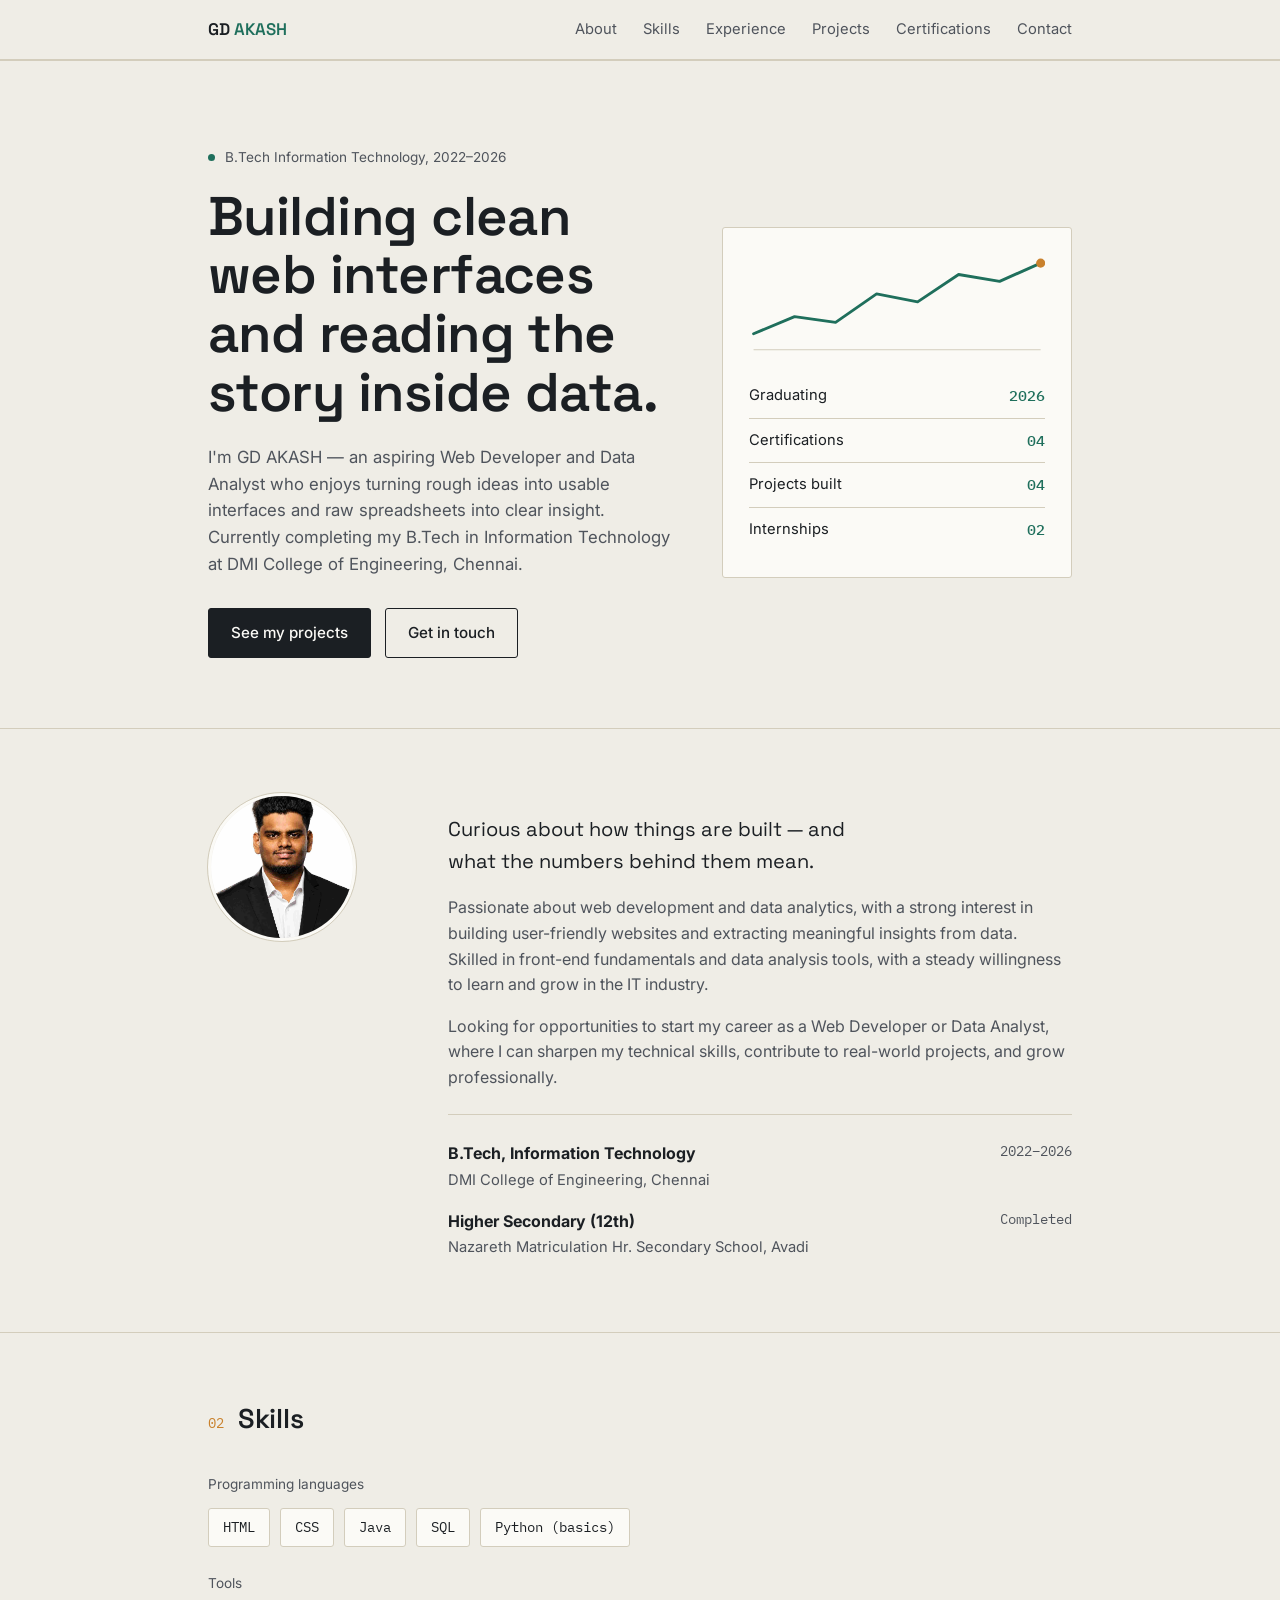
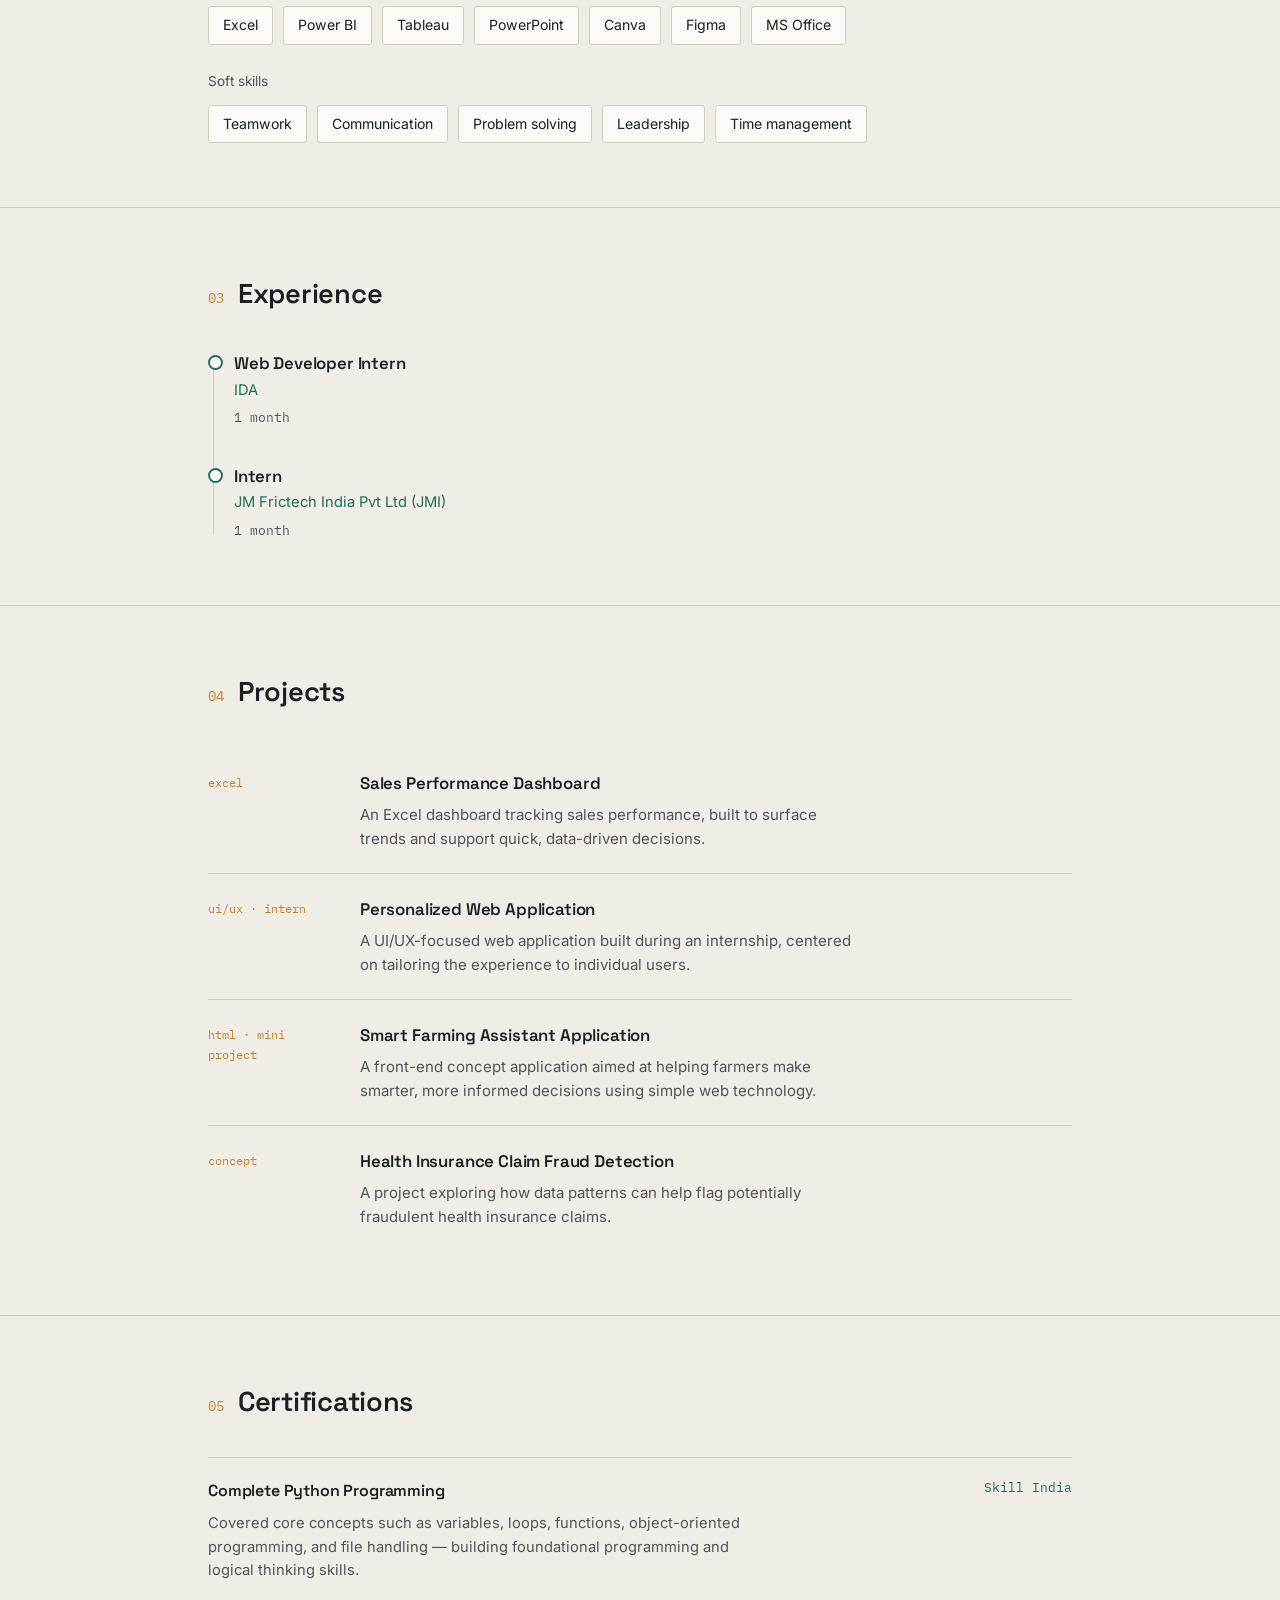
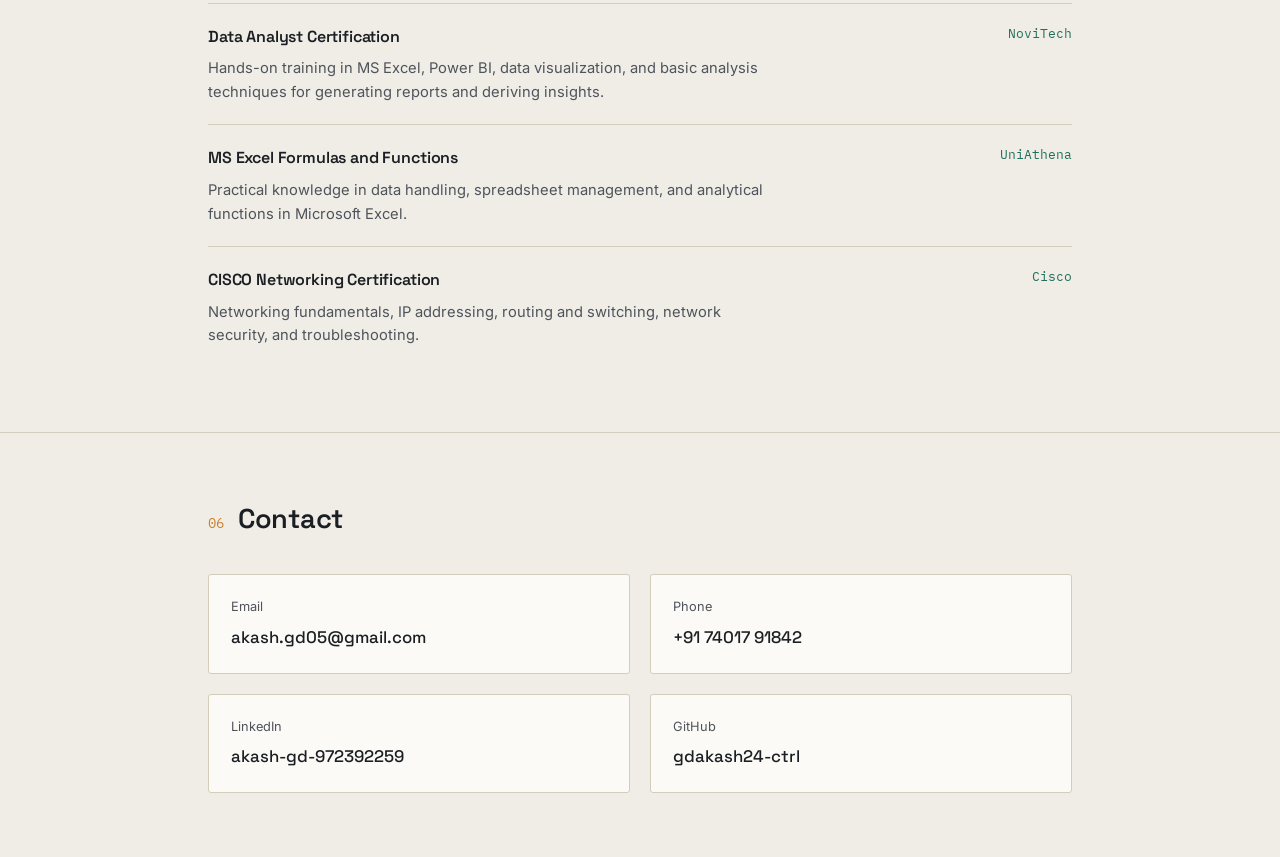
==== index.html @ 65b2834d "Rename index1.html to index.html" ====
<!DOCTYPE html>
<html lang="en">
<head>
<meta charset="UTF-8">
<meta name="viewport" content="width=device-width, initial-scale=1.0">
<title>GD AKASH — Web Developer &amp; Data Analyst</title>
<link rel="preconnect" href="https://fonts.googleapis.com">
<link rel="preconnect" href="https://fonts.gstatic.com" crossorigin>
<link href="https://fonts.googleapis.com/css2?family=Space+Grotesk:wght@400;500;600;700&family=Inter:wght@400;500;600&family=IBM+Plex+Mono:wght@400;500&display=swap" rel="stylesheet">
<style>
  :root{
    --bg: #EFEDE6;
    --bg-panel: #E4E0D2;
    --paper: #FBFAF6;
    --ink: #1B1F23;
    --ink-soft: #4F545C;
    --accent: #1F6F5C;
    --accent-warm: #C9812C;
    --line: #D3CDBC;
    --radius: 3px;
    --maxw: 920px;
  }

  *{ box-sizing: border-box; }
  html{ scroll-behavior: smooth; }

  body{
    margin:0;
    background: var(--bg);
    color: var(--ink);
    font-family: 'Inter', sans-serif;
    font-size: 16px;
    line-height: 1.6;
  }

  h1,h2,h3{
    font-family: 'Space Grotesk', sans-serif;
    margin: 0;
    color: var(--ink);
    letter-spacing: -0.01em;
  }

  .mono{
    font-family: 'IBM Plex Mono', monospace;
  }

  a{ color: inherit; }

  .wrap{
    max-width: var(--maxw);
    margin: 0 auto;
    padding: 0 28px;
  }

  /* ---------- NAV ---------- */
  header{
    position: sticky;
    top: 0;
    z-index: 20;
    background: rgba(239,237,230,0.92);
    backdrop-filter: blur(6px);
    border-bottom: 1px solid var(--line);
  }
  .nav-inner{
    max-width: var(--maxw);
    margin: 0 auto;
    padding: 16px 28px;
    display: flex;
    align-items: center;
    justify-content: space-between;
  }
  .nav-name{
    font-family: 'Space Grotesk', sans-serif;
    font-weight: 600;
    font-size: 1.05rem;
  }
  .nav-name span{ color: var(--accent); }
  nav ul{
    list-style: none;
    display: flex;
    gap: 26px;
    margin: 0;
    padding: 0;
    font-size: 0.92rem;
  }
  nav a{
    text-decoration: none;
    color: var(--ink-soft);
    border-bottom: 1px solid transparent;
    padding-bottom: 2px;
    transition: border-color .15s ease, color .15s ease;
  }
  nav a:hover{ color: var(--ink); border-color: var(--accent); }
  .nav-toggle{ display:none; background:none; border:none; font-size:1.4rem; cursor:pointer; }

  @media (max-width: 640px){
    nav ul{
      display: none;
      position: absolute;
      top: 100%; left: 0; right: 0;
      background: var(--paper);
      flex-direction: column;
      gap: 0;
      border-bottom: 1px solid var(--line);
    }
    nav ul.open{ display: flex; }
    nav li{ border-top: 1px solid var(--line); }
    nav a{ display:block; padding: 14px 28px; }
    .nav-toggle{ display:block; }
  }

  /* ---------- HERO ---------- */
  .hero{
    padding: 86px 0 70px;
    position: relative;
    overflow: hidden;
  }
  .hero-grid{
    display: grid;
    grid-template-columns: 1.15fr 0.85fr;
    gap: 40px;
    align-items: center;
  }
  @media (max-width: 760px){
    .hero-grid{ grid-template-columns: 1fr; }
    .hero{ padding: 56px 0 46px; }
  }

  .eyebrow-line{
    display:flex;
    align-items:center;
    gap:10px;
    margin-bottom: 18px;
    color: var(--ink-soft);
    font-size: 0.85rem;
  }
  .eyebrow-line .dot{
    width:7px; height:7px; border-radius:50%;
    background: var(--accent);
  }

  .hero h1{
    font-size: clamp(2.3rem, 5vw, 3.4rem);
    line-height: 1.08;
    font-weight: 600;
  }
  .hero h1 em{
    font-style: normal;
    color: var(--accent);
  }
  .hero p.lede{
    margin-top: 22px;
    max-width: 46ch;
    color: var(--ink-soft);
    font-size: 1.05rem;
  }
  .hero-actions{
    margin-top: 30px;
    display:flex;
    gap: 14px;
    flex-wrap: wrap;
  }
  .btn{
    display:inline-block;
    padding: 12px 22px;
    border-radius: var(--radius);
    font-size: 0.95rem;
    font-weight: 500;
    text-decoration:none;
    border: 1px solid var(--ink);
    transition: transform .15s ease, background .15s ease, color .15s ease;
  }
  .btn-solid{ background: var(--ink); color: var(--paper); }
  .btn-solid:hover{ transform: translateY(-2px); }
  .btn-line{ background: transparent; color: var(--ink); }
  .btn-line:hover{ background: var(--ink); color: var(--paper); }

  /* stat panel */
  .stat-panel{
    background: var(--paper);
    border: 1px solid var(--line);
    border-radius: var(--radius);
    padding: 26px;
  }
  .stat-panel .chart{ width:100%; height:auto; display:block; margin-bottom: 18px; }
  .stat-row{
    display:flex;
    justify-content: space-between;
    padding: 10px 0;
    border-top: 1px solid var(--line);
    font-size: 0.92rem;
  }
  .stat-row:first-of-type{ border-top: none; }
  .stat-row .num{
    font-family:'IBM Plex Mono', monospace;
    color: var(--accent);
    font-weight: 500;
  }

  /* ---------- SECTIONS GENERIC ---------- */
  section{ padding: 64px 0; border-top: 1px solid var(--line); }
  .section-head{
    display:flex;
    align-items:baseline;
    gap: 14px;
    margin-bottom: 34px;
  }
  .section-head .idx{
    font-family:'IBM Plex Mono', monospace;
    color: var(--accent-warm);
    font-size: 0.85rem;
  }
  .section-head h2{
    font-size: 1.7rem;
    font-weight: 600;
  }

  /* ---------- ABOUT ---------- */
  .about-grid{
    display:grid;
    grid-template-columns: 200px 1fr;
    gap: 40px;
  }
  @media (max-width: 640px){ .about-grid{ grid-template-columns: 1fr; } }
  .avatar{
    width: 148px; height: 148px;
    border-radius: 50%;
    object-fit: cover;
    border: 3px solid var(--paper);
    outline: 1px solid var(--line);
  }
  .about-text p{ color: var(--ink-soft); max-width: 62ch; }
  .about-text .quote{
    font-family:'Space Grotesk', sans-serif;
    font-size: 1.25rem;
    color: var(--ink);
    margin-bottom: 18px;
    max-width: 32ch;
  }
  .edu-line{
    margin-top: 24px;
    padding-top: 18px;
    border-top: 1px solid var(--line);
  }
  .edu-item{ display:flex; justify-content: space-between; gap: 20px; padding: 8px 0; }
  .edu-item .school{ color: var(--ink-soft); font-size: 0.92rem; }
  .edu-item .years{ font-family:'IBM Plex Mono', monospace; font-size: 0.85rem; color: var(--ink-soft); white-space:nowrap; }

  /* ---------- SKILLS ---------- */
  .skill-block{ margin-bottom: 26px; }
  .skill-block:last-child{ margin-bottom: 0; }
  .skill-label{
    font-size: 0.85rem;
    color: var(--ink-soft);
    margin-bottom: 12px;
  }
  .chip-row{ display:flex; flex-wrap: wrap; gap: 10px; }
  .chip{
    padding: 7px 14px;
    border-radius: var(--radius);
    font-size: 0.88rem;
    border: 1px solid var(--line);
    background: var(--paper);
  }
  .chip.code{ font-family:'IBM Plex Mono', monospace; }
  .chip.code:hover, .chip:hover{ border-color: var(--accent); color: var(--accent); }

  /* ---------- EXPERIENCE (timeline) ---------- */
  .timeline{ position: relative; padding-left: 26px; }
  .timeline::before{
    content:'';
    position:absolute; left:5px; top:6px; bottom:6px;
    width:1px; background: var(--line);
  }
  .tl-item{ position: relative; padding-bottom: 34px; }
  .tl-item:last-child{ padding-bottom:0; }
  .tl-item::before{
    content:'';
    position:absolute; left:-26px; top:5px;
    width:11px; height:11px; border-radius:50%;
    background: var(--paper); border: 2px solid var(--accent);
  }
  .tl-item h3{ font-size: 1.05rem; font-weight: 600; }
  .tl-item .org{ color: var(--accent); font-size: 0.92rem; margin-top: 2px; }
  .tl-item .dur{ font-family:'IBM Plex Mono', monospace; font-size: 0.8rem; color: var(--ink-soft); margin-top: 6px; }

  /* ---------- PROJECTS ---------- */
  .proj-list{ display:flex; flex-direction: column; }
  .proj-item{
    display:grid;
    grid-template-columns: 130px 1fr;
    gap: 22px;
    padding: 22px 0;
    border-top: 1px solid var(--line);
  }
  .proj-item:first-child{ border-top: none; }
  @media (max-width: 640px){ .proj-item{ grid-template-columns: 1fr; gap:8px; } }
  .proj-tag{
    font-family:'IBM Plex Mono', monospace;
    font-size: 0.78rem;
    color: var(--accent-warm);
    align-self: start;
    padding-top: 3px;
  }
  .proj-item h3{ font-size: 1.05rem; font-weight: 600; margin-bottom: 6px; }
  .proj-item p{ color: var(--ink-soft); font-size: 0.94rem; margin:0; max-width: 56ch; }

  /* ---------- CERTIFICATIONS ---------- */
  .cert-item{ padding: 20px 0; border-top: 1px solid var(--line); }
  .cert-item:first-child{ border-top: none; }
  .cert-head{ display:flex; justify-content: space-between; gap: 16px; flex-wrap: wrap; }
  .cert-head h3{ font-size: 1rem; font-weight: 600; }
  .cert-head .issuer{ font-family:'IBM Plex Mono', monospace; font-size: 0.8rem; color: var(--accent); }
  .cert-item p{ color: var(--ink-soft); font-size: 0.92rem; margin: 8px 0 0; max-width: 62ch; }

  /* ---------- CONTACT ---------- */
  .contact-grid{
    display:grid;
    grid-template-columns: 1fr 1fr;
    gap: 20px;
  }
  @media (max-width: 640px){ .contact-grid{ grid-template-columns: 1fr; } }
  .contact-card{
    background: var(--paper);
    border: 1px solid var(--line);
    border-radius: var(--radius);
    padding: 22px;
    text-decoration: none;
    display:block;
    transition: border-color .15s ease;
  }
  .contact-card:hover{ border-color: var(--accent); }
  .contact-card .label{ font-size: 0.8rem; color: var(--ink-soft); margin-bottom: 6px; }
  .contact-card .value{ font-family:'Space Grotesk', sans-serif; font-size: 1.05rem; font-weight: 500; }

  footer{
    padding: 30px 0 50px;
    text-align:center;
    color: var(--ink-soft);
    font-size: 0.85rem;
  }
</style>
</head>
<body>

<header>
  <div class="nav-inner">
    <div class="nav-name">GD <span>AKASH</span></div>
    <button class="nav-toggle" id="navToggle" aria-label="Toggle menu">☰</button>
    <nav>
      <ul id="navList">
        <li><a href="#about">About</a></li>
        <li><a href="#skills">Skills</a></li>
        <li><a href="#experience">Experience</a></li>
        <li><a href="#projects">Projects</a></li>
        <li><a href="#certifications">Certifications</a></li>
        <li><a href="#contact">Contact</a></li>
      </ul>
    </nav>
  </div>
</header>

<section class="hero" id="home">
  <div class="wrap hero-grid">
    <div>
      <div class="eyebrow-line"><span class="dot"></span> B.Tech Information Technology, 2022–2026</div>
      <h1>Building clean web interfaces and reading the story inside data.</h1>
      <p class="lede">I'm GD AKASH — an aspiring Web Developer and Data Analyst who enjoys turning
        rough ideas into usable interfaces and raw spreadsheets into clear insight.
        Currently completing my B.Tech in Information Technology at DMI College of
        Engineering, Chennai.</p>
      <div class="hero-actions">
        <a href="#projects" class="btn btn-solid">See my projects</a>
        <a href="#contact" class="btn btn-line">Get in touch</a>
      </div>
    </div>

    <div class="stat-panel">
      <svg class="chart" viewBox="0 0 260 90" fill="none" xmlns="http://www.w3.org/2000/svg">
        <polyline points="4,70 40,55 76,60 112,35 148,42 184,18 220,24 256,8"
          stroke="#1F6F5C" stroke-width="2.5" stroke-linecap="round" stroke-linejoin="round"/>
        <circle cx="256" cy="8" r="4" fill="#C9812C"/>
        <line x1="4" y1="84" x2="256" y2="84" stroke="#D3CDBC" stroke-width="1"/>
      </svg>
      <div class="stat-row"><span>Graduating</span><span class="num">2026</span></div>
      <div class="stat-row"><span>Certifications</span><span class="num">04</span></div>
      <div class="stat-row"><span>Projects built</span><span class="num">04</span></div>
      <div class="stat-row"><span>Internships</span><span class="num">02</span></div>
    </div>
  </div>
</section>

<section id="about">
  <div class="wrap about-grid">
    <img class="avatar" src="[data-uri]" alt="GD AKASH">
    <div class="about-text">
      <p class="quote">Curious about how things are built — and what the numbers behind them mean.</p>
      <p>Passionate about web development and data analytics, with a strong interest
        in building user-friendly websites and extracting meaningful insights from
        data. Skilled in front-end fundamentals and data analysis tools, with a
        steady willingness to learn and grow in the IT industry.</p>
      <p>Looking for opportunities to start my career as a Web Developer or Data
        Analyst, where I can sharpen my technical skills, contribute to real-world
        projects, and grow professionally.</p>

      <div class="edu-line">
        <div class="edu-item">
          <div>
            <strong>B.Tech, Information Technology</strong><br>
            <span class="school">DMI College of Engineering, Chennai</span>
          </div>
          <div class="years">2022–2026</div>
        </div>
        <div class="edu-item">
          <div>
            <strong>Higher Secondary (12th)</strong><br>
            <span class="school">Nazareth Matriculation Hr. Secondary School, Avadi</span>
          </div>
          <div class="years">Completed</div>
        </div>
      </div>
    </div>
  </div>
</section>

<section id="skills">
  <div class="wrap">
    <div class="section-head"><span class="idx">02</span><h2>Skills</h2></div>

    <div class="skill-block">
      <div class="skill-label">Programming languages</div>
      <div class="chip-row">
        <span class="chip code">HTML</span>
        <span class="chip code">CSS</span>
        <span class="chip code">Java</span>
        <span class="chip code">SQL</span>
        <span class="chip code">Python (basics)</span>
      </div>
    </div>

    <div class="skill-block">
      <div class="skill-label">Tools</div>
      <div class="chip-row">
        <span class="chip">Excel</span>
        <span class="chip">Power BI</span>
        <span class="chip">Tableau</span>
        <span class="chip">PowerPoint</span>
        <span class="chip">Canva</span>
        <span class="chip">Figma</span>
        <span class="chip">MS Office</span>
      </div>
    </div>

    <div class="skill-block">
      <div class="skill-label">Soft skills</div>
      <div class="chip-row">
        <span class="chip">Teamwork</span>
        <span class="chip">Communication</span>
        <span class="chip">Problem solving</span>
        <span class="chip">Leadership</span>
        <span class="chip">Time management</span>
      </div>
    </div>
  </div>
</section>

<section id="experience">
  <div class="wrap">
    <div class="section-head"><span class="idx">03</span><h2>Experience</h2></div>
    <div class="timeline">
      <div class="tl-item">
        <h3>Web Developer Intern</h3>
        <div class="org">IDA</div>
        <div class="dur">1 month</div>
      </div>
      <div class="tl-item">
        <h3>Intern</h3>
        <div class="org">JM Frictech India Pvt Ltd (JMI)</div>
        <div class="dur">1 month</div>
      </div>
    </div>
  </div>
</section>

<section id="projects">
  <div class="wrap">
    <div class="section-head"><span class="idx">04</span><h2>Projects</h2></div>
    <div class="proj-list">
      <div class="proj-item">
        <div class="proj-tag">excel</div>
        <div>
          <h3>Sales Performance Dashboard</h3>
          <p>An Excel dashboard tracking sales performance, built to surface trends
            and support quick, data-driven decisions.</p>
        </div>
      </div>
      <div class="proj-item">
        <div class="proj-tag">ui/ux · intern</div>
        <div>
          <h3>Personalized Web Application</h3>
          <p>A UI/UX-focused web application built during an internship, centered on
            tailoring the experience to individual users.</p>
        </div>
      </div>
      <div class="proj-item">
        <div class="proj-tag">html · mini project</div>
        <div>
          <h3>Smart Farming Assistant Application</h3>
          <p>A front-end concept application aimed at helping farmers make smarter,
            more informed decisions using simple web technology.</p>
        </div>
      </div>
      <div class="proj-item">
        <div class="proj-tag">concept</div>
        <div>
          <h3>Health Insurance Claim Fraud Detection</h3>
          <p>A project exploring how data patterns can help flag potentially
            fraudulent health insurance claims.</p>
        </div>
      </div>
    </div>
  </div>
</section>

<section id="certifications">
  <div class="wrap">
    <div class="section-head"><span class="idx">05</span><h2>Certifications</h2></div>

    <div class="cert-item">
      <div class="cert-head"><h3>Complete Python Programming</h3><span class="issuer">Skill India</span></div>
      <p>Covered core concepts such as variables, loops, functions, object-oriented
        programming, and file handling — building foundational programming and
        logical thinking skills.</p>
    </div>

    <div class="cert-item">
      <div class="cert-head"><h3>Data Analyst Certification</h3><span class="issuer">NoviTech</span></div>
      <p>Hands-on training in MS Excel, Power BI, data visualization, and basic
        analysis techniques for generating reports and deriving insights.</p>
    </div>

    <div class="cert-item">
      <div class="cert-head"><h3>MS Excel Formulas and Functions</h3><span class="issuer">UniAthena</span></div>
      <p>Practical knowledge in data handling, spreadsheet management, and analytical
        functions in Microsoft Excel.</p>
    </div>

    <div class="cert-item">
      <div class="cert-head"><h3>CISCO Networking Certification</h3><span class="issuer">Cisco</span></div>
      <p>Networking fundamentals, IP addressing, routing and switching, network
        security, and troubleshooting.</p>
    </div>
  </div>
</section>

<section id="contact">
  <div class="wrap">
    <div class="section-head"><span class="idx">06</span><h2>Contact</h2></div>
    <div class="contact-grid">
      <a class="contact-card" href="mailto:akash.gd05@gmail.com">
        <div class="label">Email</div>
        <div class="value">akash.gd05@gmail.com</div>
      </a>
      <a class="contact-card" href="tel:+917401791842">
        <div class="label">Phone</div>
        <div class="value">+91 74017 91842</div>
      </a>
      <a class="contact-card" href="https://www.linkedin.com/in/akash-gd-972392259" target="_blank" rel="noopener">
        <div class="label">LinkedIn</div>
        <div class="value">akash-gd-972392259</div>
      </a>
      <a class="contact-card" href="https://github.com/gdakash24-ctrl" target="_blank" rel="noopener">
        <div class="label">GitHub</div>
        <div class="value">gdakash24-ctrl</div>
      </a>
    </div>
  </div>
</section>



<script>
  const navToggle = document.getElementById('navToggle');
  const navList = document.getElementById('navList');
  navToggle.addEventListener('click', () => navList.classList.toggle('open'));
  navList.querySelectorAll('a').forEach(a =>
    a.addEventListener('click', () => navList.classList.remove('open'))
  );
</script>

</body>
</html>
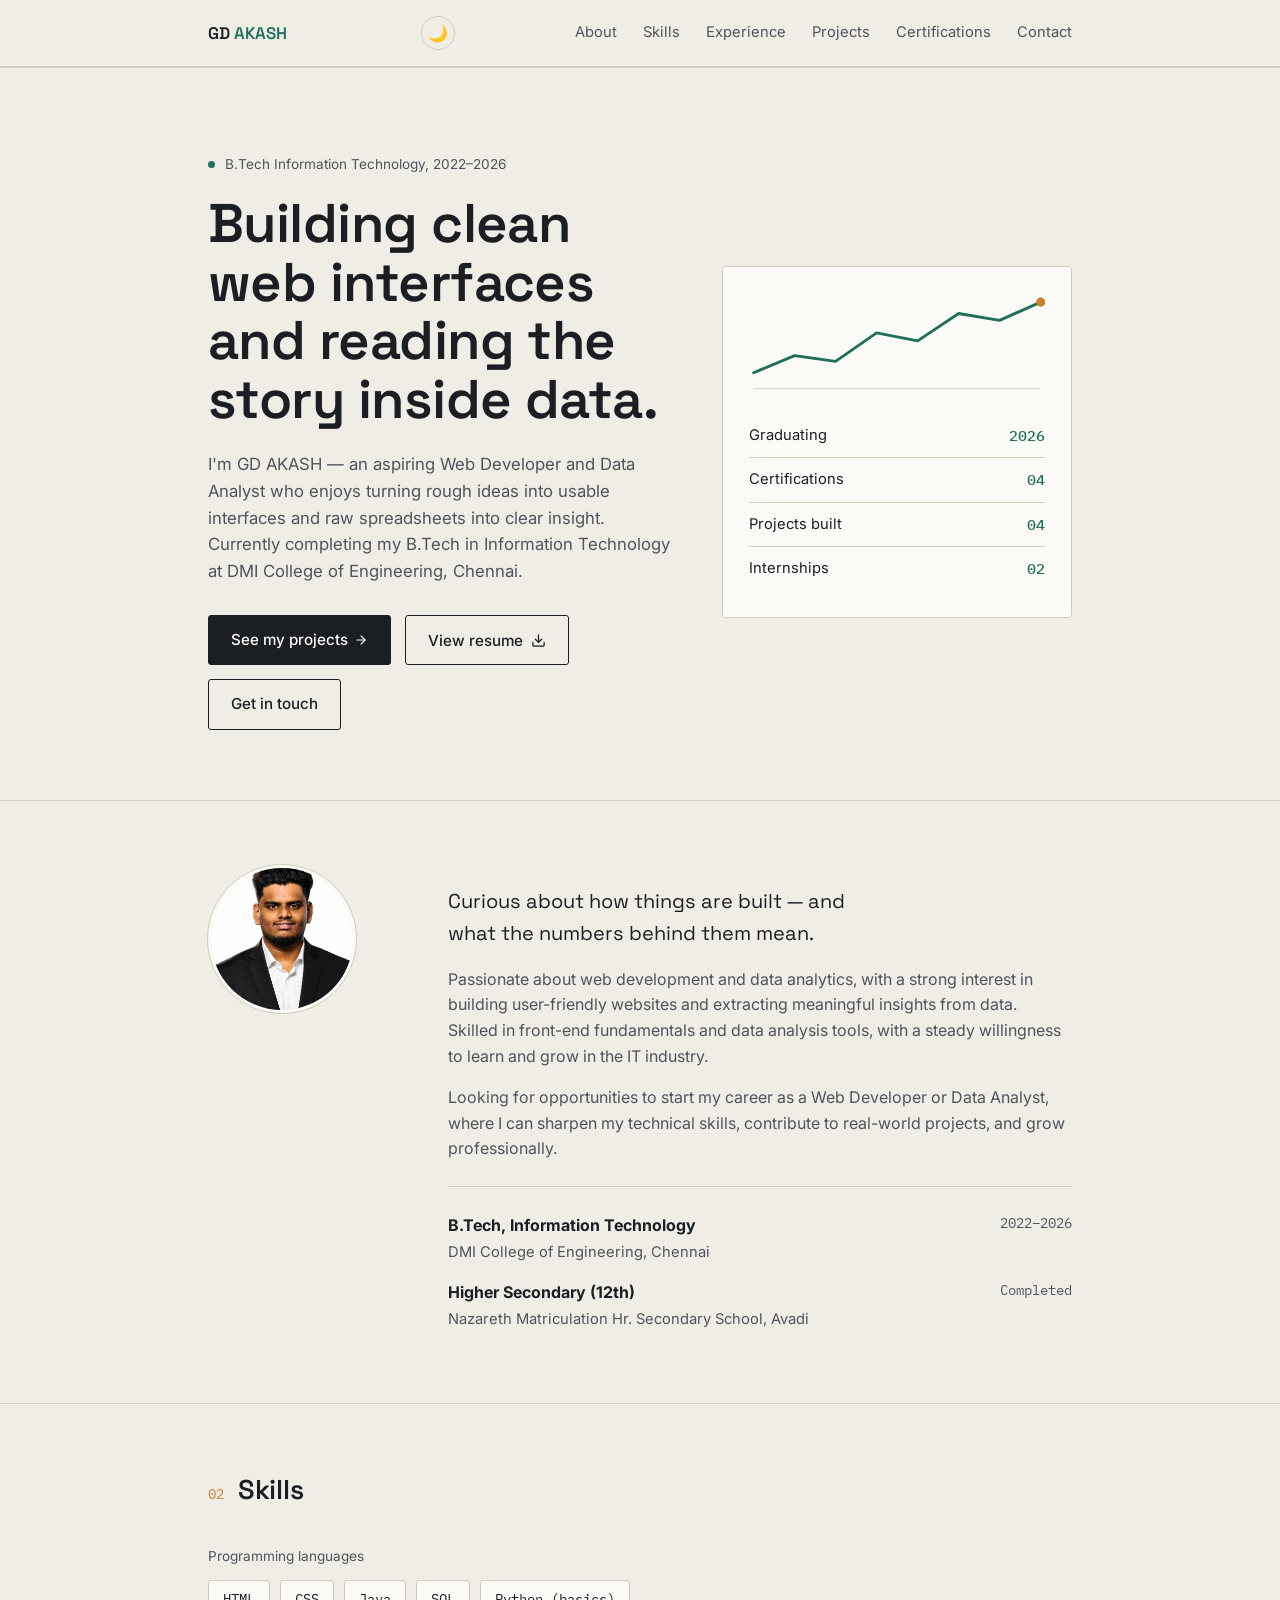
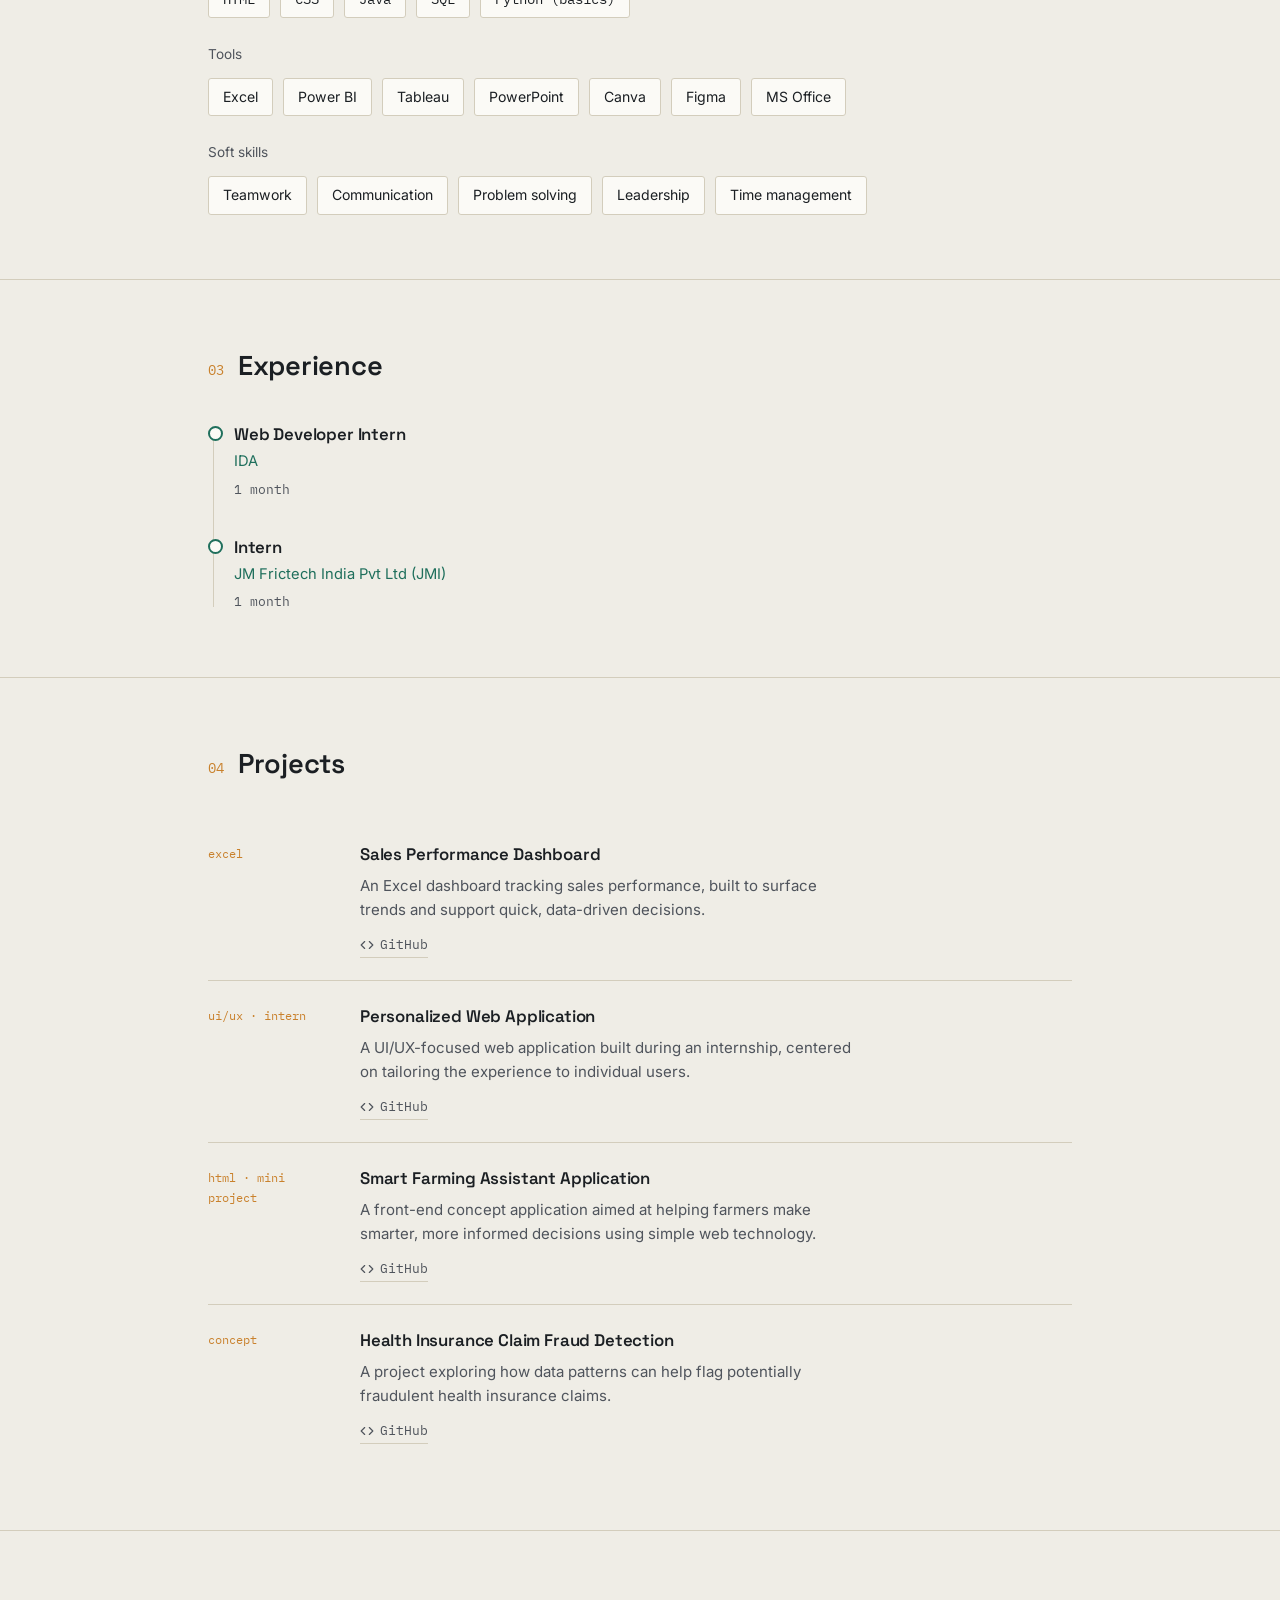
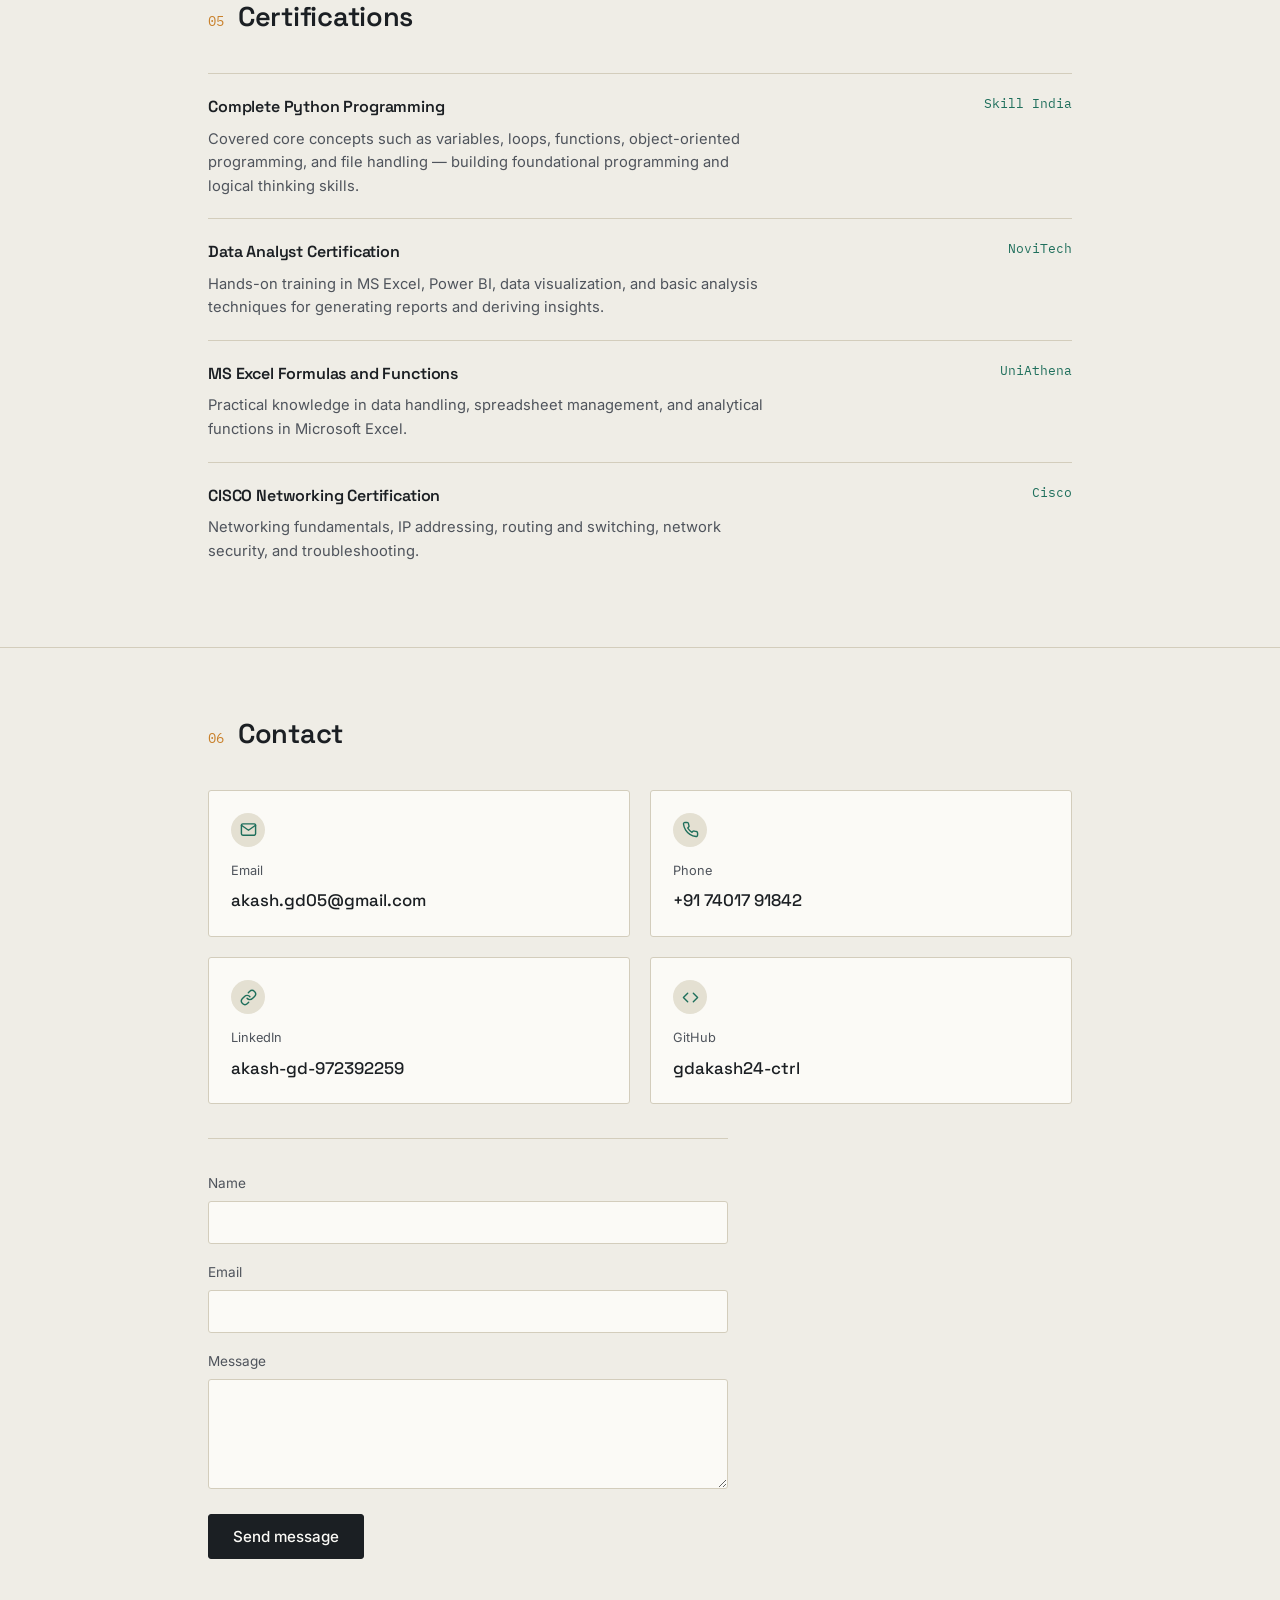
==== commit fedfd456: "Rename index4.html to index.html" ====
--- a/index.html
+++ b/index.html
@@ -21,6 +21,17 @@
     --maxw: 920px;
   }
 
+  body.dark{
+    --bg: #14171A;
+    --bg-panel: #1D2226;
+    --paper: #1A1E22;
+    --ink: #EDEDEC;
+    --ink-soft: #A8ADB4;
+    --accent: #3FA98A;
+    --accent-warm: #E0A056;
+    --line: #2C3136;
+  }
+
   *{ box-sizing: border-box; }
   html{ scroll-behavior: smooth; }
 
@@ -31,6 +42,7 @@
     font-family: 'Inter', sans-serif;
     font-size: 16px;
     line-height: 1.6;
+    transition: background .25s ease, color .25s ease;
   }
 
   h1,h2,h3{
@@ -92,6 +104,20 @@
   }
   nav a:hover{ color: var(--ink); border-color: var(--accent); }
   .nav-toggle{ display:none; background:none; border:none; font-size:1.4rem; cursor:pointer; }
+
+  .theme-toggle{
+    background: none;
+    border: 1px solid var(--line);
+    color: var(--ink);
+    border-radius: 50%;
+    width: 34px; height: 34px;
+    display:flex; align-items:center; justify-content:center;
+    cursor: pointer;
+    font-size: 1rem;
+    margin-left: 14px;
+    transition: border-color .15s ease;
+  }
+  .theme-toggle:hover{ border-color: var(--accent); }
 
   @media (max-width: 640px){
     nav ul{
@@ -121,8 +147,11 @@
     gap: 40px;
     align-items: center;
   }
+  @media (max-width: 900px){
+    .hero-grid{ grid-template-columns: 1fr; gap: 32px; }
+    .stat-panel{ max-width: 420px; }
+  }
   @media (max-width: 760px){
-    .hero-grid{ grid-template-columns: 1fr; }
     .hero{ padding: 56px 0 46px; }
   }
 
@@ -166,8 +195,10 @@
     border-radius: var(--radius);
     font-size: 0.95rem;
     font-weight: 500;
+    font-family: inherit;
     text-decoration:none;
     border: 1px solid var(--ink);
+    cursor: pointer;
     transition: transform .15s ease, background .15s ease, color .15s ease;
   }
   .btn-solid{ background: var(--ink); color: var(--paper); }
@@ -199,6 +230,10 @@
 
   /* ---------- SECTIONS GENERIC ---------- */
   section{ padding: 64px 0; border-top: 1px solid var(--line); }
+  @media (max-width: 900px){
+    .wrap{ padding: 0 22px; }
+    section{ padding: 48px 0; }
+  }
   .section-head{
     display:flex;
     align-items:baseline;
@@ -221,6 +256,7 @@
     grid-template-columns: 200px 1fr;
     gap: 40px;
   }
+  @media (max-width: 900px){ .about-grid{ gap: 28px; } }
   @media (max-width: 640px){ .about-grid{ grid-template-columns: 1fr; } }
   .avatar{
     width: 148px; height: 148px;
@@ -303,7 +339,22 @@
     padding-top: 3px;
   }
   .proj-item h3{ font-size: 1.05rem; font-weight: 600; margin-bottom: 6px; }
-  .proj-item p{ color: var(--ink-soft); font-size: 0.94rem; margin:0; max-width: 56ch; }
+  .proj-item p{ color: var(--ink-soft); font-size: 0.94rem; margin:0 0 12px; max-width: 56ch; }
+  .proj-links{ display:flex; gap: 14px; flex-wrap: wrap; }
+  .proj-link{
+    display:inline-flex;
+    align-items:center;
+    gap:6px;
+    font-family:'IBM Plex Mono', monospace;
+    font-size: 0.82rem;
+    color: var(--ink-soft);
+    text-decoration:none;
+    border-bottom: 1px solid var(--line);
+    padding-bottom: 2px;
+    transition: color .15s ease, border-color .15s ease;
+  }
+  .proj-link:hover{ color: var(--accent); border-color: var(--accent); }
+  .proj-link svg{ width:14px; height:14px; flex-shrink:0; }
 
   /* ---------- CERTIFICATIONS ---------- */
   .cert-item{ padding: 20px 0; border-top: 1px solid var(--line); }
@@ -330,8 +381,80 @@
     transition: border-color .15s ease;
   }
   .contact-card:hover{ border-color: var(--accent); }
+  .contact-card .icon{
+    width: 34px; height: 34px;
+    border-radius: 50%;
+    background: var(--bg-panel);
+    display:flex; align-items:center; justify-content:center;
+    margin-bottom: 14px;
+    color: var(--accent);
+  }
+  .contact-card .icon svg{ width:17px; height:17px; }
   .contact-card .label{ font-size: 0.8rem; color: var(--ink-soft); margin-bottom: 6px; }
   .contact-card .value{ font-family:'Space Grotesk', sans-serif; font-size: 1.05rem; font-weight: 500; }
+  .btn svg{ width: 14px; height: 14px; vertical-align: -2px; margin-left: 6px; }
+
+  /* ---------- CONTACT FORM ---------- */
+  .contact-form{
+    margin-top: 34px;
+    padding-top: 34px;
+    border-top: 1px solid var(--line);
+    max-width: 520px;
+  }
+  .form-group{ margin-bottom: 18px; }
+  .form-group label{
+    display:block;
+    font-size: 0.85rem;
+    color: var(--ink-soft);
+    margin-bottom: 6px;
+  }
+  .form-group input,
+  .form-group textarea{
+    width: 100%;
+    padding: 11px 13px;
+    background: var(--paper);
+    border: 1px solid var(--line);
+    border-radius: var(--radius);
+    color: var(--ink);
+    font-family: 'Inter', sans-serif;
+    font-size: 0.95rem;
+    transition: border-color .15s ease;
+  }
+  .form-group input:focus,
+  .form-group textarea:focus{
+    outline: none;
+    border-color: var(--accent);
+  }
+  .form-group textarea{ resize: vertical; min-height: 110px; }
+  .form-group.has-error input,
+  .form-group.has-error textarea{ border-color: #C0392B; }
+  .error-msg{
+    display:none;
+    color: #C0392B;
+    font-size: 0.8rem;
+    margin-top: 5px;
+  }
+  .form-group.has-error .error-msg{ display:block; }
+  .form-status{
+    margin-top: 14px;
+    font-size: 0.9rem;
+    display:none;
+  }
+  .form-status.success{ display:block; color: var(--accent); }
+  .form-status.error{ display:block; color: #C0392B; }
+  .contact-form button{
+    background: var(--ink);
+    color: var(--paper);
+    border: 1px solid var(--ink);
+    padding: 12px 24px;
+    border-radius: var(--radius);
+    font-size: 0.95rem;
+    font-weight: 500;
+    cursor: pointer;
+    font-family: 'Inter', sans-serif;
+    transition: transform .15s ease;
+  }
+  .contact-form button:hover{ transform: translateY(-2px); }
 
   footer{
     padding: 30px 0 50px;
@@ -339,6 +462,78 @@
     color: var(--ink-soft);
     font-size: 0.85rem;
   }
+
+  /* ---------- SCROLL ANIMATIONS ---------- */
+  .reveal{
+    opacity: 0;
+    transform: translateY(28px);
+    transition: opacity .7s ease, transform .7s ease;
+  }
+  .reveal.visible{
+    opacity: 1;
+    transform: translateY(0);
+  }
+  @media (prefers-reduced-motion: reduce){
+    .reveal{ opacity: 1; transform: none; transition: none; }
+  }
+  /* ---------- RESUME LIGHTBOX ---------- */
+  .resume-overlay{
+    display:none;
+    position: fixed;
+    inset: 0;
+    background: rgba(20,22,24,0.82);
+    z-index: 100;
+    align-items: center;
+    justify-content: center;
+    padding: 30px 16px;
+  }
+  .resume-overlay.open{ display:flex; }
+  .resume-box{
+    position: relative;
+    max-width: 640px;
+    width: 100%;
+    max-height: 92vh;
+    display:flex;
+    flex-direction: column;
+    background: var(--paper);
+    border-radius: var(--radius);
+    overflow: hidden;
+  }
+  .resume-box img{
+    width: 100%;
+    height: auto;
+    display:block;
+    overflow-y: auto;
+    max-height: calc(92vh - 60px);
+  }
+  .resume-box .resume-scroll{ overflow-y:auto; }
+  .resume-close{
+    position: absolute;
+    top: 10px; right: 10px;
+    width: 36px; height: 36px;
+    border-radius: 50%;
+    border: none;
+    background: var(--ink);
+    color: var(--paper);
+    font-size: 1.1rem;
+    cursor: pointer;
+    display:flex; align-items:center; justify-content:center;
+    z-index: 2;
+  }
+  .resume-download-bar{
+    padding: 12px 16px;
+    border-top: 1px solid var(--line);
+    display:flex;
+    justify-content:center;
+  }
+  .resume-download-bar a{
+    font-family:'IBM Plex Mono', monospace;
+    font-size: 0.85rem;
+    text-decoration: none;
+    color: var(--accent);
+    border-bottom: 1px solid var(--accent);
+    padding-bottom: 2px;
+  }
 </style>
 </head>
 <body>
@@ -346,6 +541,7 @@
 <header>
   <div class="nav-inner">
     <div class="nav-name">GD <span>AKASH</span></div>
+    <button class="theme-toggle" id="themeToggle" aria-label="Toggle dark mode">🌙</button>
     <button class="nav-toggle" id="navToggle" aria-label="Toggle menu">☰</button>
     <nav>
       <ul id="navList">
@@ -370,7 +566,8 @@
         Currently completing my B.Tech in Information Technology at DMI College of
         Engineering, Chennai.</p>
       <div class="hero-actions">
-        <a href="#projects" class="btn btn-solid">See my projects</a>
+        <a href="#projects" class="btn btn-solid">See my projects<svg viewBox="0 0 24 24" fill="none" stroke="currentColor" stroke-width="2" stroke-linecap="round" stroke-linejoin="round"><path d="M5 12h14"/><path d="m12 5 7 7-7 7"/></svg></a>
+        <button type="button" onclick="document.getElementById('resumeOverlay').classList.add('open')" class="btn btn-line">View resume<svg viewBox="0 0 24 24" fill="none" stroke="currentColor" stroke-width="2" stroke-linecap="round" stroke-linejoin="round" style="margin-left:8px;width:15px;height:15px;vertical-align:-2px"><path d="M21 15v4a2 2 0 0 1-2 2H5a2 2 0 0 1-2-2v-4"/><polyline points="7 10 12 15 17 10"/><line x1="12" y1="15" x2="12" y2="3"/></svg></button>
         <a href="#contact" class="btn btn-line">Get in touch</a>
       </div>
     </div>
@@ -492,6 +689,12 @@
           <h3>Sales Performance Dashboard</h3>
           <p>An Excel dashboard tracking sales performance, built to surface trends
             and support quick, data-driven decisions.</p>
+          <div class="proj-links">
+            <a class="proj-link" href="https://github.com/gdaksh24-ctrl/NEW" target="_blank" rel="noopener">
+              <svg viewBox="0 0 24 24" fill="none" stroke="currentColor" stroke-width="2" stroke-linecap="round" stroke-linejoin="round"><polyline points="16 18 22 12 16 6"/><polyline points="8 6 2 12 8 18"/></svg>
+              GitHub
+            </a>
+          </div>
         </div>
       </div>
       <div class="proj-item">
@@ -500,6 +703,12 @@
           <h3>Personalized Web Application</h3>
           <p>A UI/UX-focused web application built during an internship, centered on
             tailoring the experience to individual users.</p>
+          <div class="proj-links">
+            <a class="proj-link" href="https://github.com/gdaksh24-ctrl/NEW" target="_blank" rel="noopener">
+              <svg viewBox="0 0 24 24" fill="none" stroke="currentColor" stroke-width="2" stroke-linecap="round" stroke-linejoin="round"><polyline points="16 18 22 12 16 6"/><polyline points="8 6 2 12 8 18"/></svg>
+              GitHub
+            </a>
+          </div>
         </div>
       </div>
       <div class="proj-item">
@@ -508,6 +717,12 @@
           <h3>Smart Farming Assistant Application</h3>
           <p>A front-end concept application aimed at helping farmers make smarter,
             more informed decisions using simple web technology.</p>
+          <div class="proj-links">
+            <a class="proj-link" href="https://github.com/gdaksh24-ctrl/NEW" target="_blank" rel="noopener">
+              <svg viewBox="0 0 24 24" fill="none" stroke="currentColor" stroke-width="2" stroke-linecap="round" stroke-linejoin="round"><polyline points="16 18 22 12 16 6"/><polyline points="8 6 2 12 8 18"/></svg>
+              GitHub
+            </a>
+          </div>
         </div>
       </div>
       <div class="proj-item">
@@ -516,6 +731,12 @@
           <h3>Health Insurance Claim Fraud Detection</h3>
           <p>A project exploring how data patterns can help flag potentially
             fraudulent health insurance claims.</p>
+          <div class="proj-links">
+            <a class="proj-link" href="https://github.com/gdaksh24-ctrl/NEW" target="_blank" rel="noopener">
+              <svg viewBox="0 0 24 24" fill="none" stroke="currentColor" stroke-width="2" stroke-linecap="round" stroke-linejoin="round"><polyline points="16 18 22 12 16 6"/><polyline points="8 6 2 12 8 18"/></svg>
+              GitHub
+            </a>
+          </div>
         </div>
       </div>
     </div>
@@ -558,22 +779,46 @@
     <div class="section-head"><span class="idx">06</span><h2>Contact</h2></div>
     <div class="contact-grid">
       <a class="contact-card" href="mailto:akash.gd05@gmail.com">
+        <div class="icon"><svg viewBox="0 0 24 24" fill="none" stroke="currentColor" stroke-width="2" stroke-linecap="round" stroke-linejoin="round"><rect x="2" y="4" width="20" height="16" rx="2"/><path d="m22 6-10 7L2 6"/></svg></div>
         <div class="label">Email</div>
         <div class="value">akash.gd05@gmail.com</div>
       </a>
       <a class="contact-card" href="tel:+917401791842">
+        <div class="icon"><svg viewBox="0 0 24 24" fill="none" stroke="currentColor" stroke-width="2" stroke-linecap="round" stroke-linejoin="round"><path d="M22 16.92v3a2 2 0 0 1-2.18 2 19.79 19.79 0 0 1-8.63-3.07 19.5 19.5 0 0 1-6-6 19.79 19.79 0 0 1-3.07-8.67A2 2 0 0 1 4.11 2h3a2 2 0 0 1 2 1.72c.127.96.362 1.903.7 2.81a2 2 0 0 1-.45 2.11L8.09 9.91a16 16 0 0 0 6 6l1.27-1.27a2 2 0 0 1 2.11-.45c.907.338 1.85.573 2.81.7A2 2 0 0 1 22 16.92z"/></svg></div>
         <div class="label">Phone</div>
         <div class="value">+91 74017 91842</div>
       </a>
       <a class="contact-card" href="https://www.linkedin.com/in/akash-gd-972392259" target="_blank" rel="noopener">
+        <div class="icon"><svg viewBox="0 0 24 24" fill="none" stroke="currentColor" stroke-width="2" stroke-linecap="round" stroke-linejoin="round"><path d="M10 13a5 5 0 0 0 7.54.54l3-3a5 5 0 0 0-7.07-7.07l-1.72 1.71"/><path d="M14 11a5 5 0 0 0-7.54-.54l-3 3a5 5 0 0 0 7.07 7.07l1.71-1.71"/></svg></div>
         <div class="label">LinkedIn</div>
         <div class="value">akash-gd-972392259</div>
       </a>
       <a class="contact-card" href="https://github.com/gdakash24-ctrl" target="_blank" rel="noopener">
+        <div class="icon"><svg viewBox="0 0 24 24" fill="none" stroke="currentColor" stroke-width="2" stroke-linecap="round" stroke-linejoin="round"><polyline points="16 18 22 12 16 6"/><polyline points="8 6 2 12 8 18"/></svg></div>
         <div class="label">GitHub</div>
         <div class="value">gdakash24-ctrl</div>
       </a>
     </div>
+
+    <form class="contact-form" id="contactForm" novalidate>
+      <div class="form-group" id="nameGroup">
+        <label for="cf-name">Name</label>
+        <input type="text" id="cf-name" name="name" autocomplete="name">
+        <div class="error-msg">Please enter your name.</div>
+      </div>
+      <div class="form-group" id="emailGroup">
+        <label for="cf-email">Email</label>
+        <input type="email" id="cf-email" name="email" autocomplete="email">
+        <div class="error-msg">Please enter a valid email address.</div>
+      </div>
+      <div class="form-group" id="messageGroup">
+        <label for="cf-message">Message</label>
+        <textarea id="cf-message" name="message"></textarea>
+        <div class="error-msg">Message should be at least 10 characters.</div>
+      </div>
+      <button type="submit">Send message</button>
+      <div class="form-status" id="formStatus"></div>
+    </form>
   </div>
 </section>
 
@@ -586,7 +831,111 @@
   navList.querySelectorAll('a').forEach(a =>
     a.addEventListener('click', () => navList.classList.remove('open'))
   );
+
+  /* ---- Dark / Light mode toggle ---- */
+  const themeToggle = document.getElementById('themeToggle');
+  const body = document.body;
+
+  function applyTheme(theme){
+    if(theme === 'dark'){
+      body.classList.add('dark');
+      themeToggle.textContent = '☀️';
+    } else {
+      body.classList.remove('dark');
+      themeToggle.textContent = '🌙';
+    }
+  }
+
+  const savedTheme = localStorage.getItem('theme') ||
+    (window.matchMedia('(prefers-color-scheme: dark)').matches ? 'dark' : 'light');
+  applyTheme(savedTheme);
+
+  themeToggle.addEventListener('click', () => {
+    const newTheme = body.classList.contains('dark') ? 'light' : 'dark';
+    localStorage.setItem('theme', newTheme);
+    applyTheme(newTheme);
+  });
+
+  /* ---- Scroll animations ---- */
+  const revealEls = document.querySelectorAll('section');
+  revealEls.forEach(el => el.classList.add('reveal'));
+
+  const revealObserver = new IntersectionObserver((entries) => {
+    entries.forEach(entry => {
+      if (entry.isIntersecting) {
+        entry.target.classList.add('visible');
+        revealObserver.unobserve(entry.target);
+      }
+    });
+  }, { threshold: 0.15 });
+
+  revealEls.forEach(el => revealObserver.observe(el));
+
+  /* ---- Contact form validation ---- */
+  const contactForm = document.getElementById('contactForm');
+  const formStatus = document.getElementById('formStatus');
+
+  function setError(groupId, hasError){
+    document.getElementById(groupId).classList.toggle('has-error', hasError);
+  }
+
+  contactForm.addEventListener('submit', (e) => {
+    e.preventDefault();
+    formStatus.className = 'form-status';
+    formStatus.textContent = '';
+
+    const name = document.getElementById('cf-name').value.trim();
+    const email = document.getElementById('cf-email').value.trim();
+    const message = document.getElementById('cf-message').value.trim();
+    const emailPattern = /^[^\s@]+@[^\s@]+\.[^\s@]+$/;
+
+    let valid = true;
+
+    if (name.length < 2) { setError('nameGroup', true); valid = false; }
+    else setError('nameGroup', false);
+
+    if (!emailPattern.test(email)) { setError('emailGroup', true); valid = false; }
+    else setError('emailGroup', false);
+
+    if (message.length < 10) { setError('messageGroup', true); valid = false; }
+    else setError('messageGroup', false);
+
+    if (!valid) {
+      formStatus.classList.add('error');
+      formStatus.textContent = 'Please fix the highlighted fields.';
+      return;
+    }
+
+    const subject = encodeURIComponent(`Portfolio contact from ${name}`);
+    const body = encodeURIComponent(`${message}\n\n— ${name} (${email})`);
+    window.location.href = `mailto:akash.gd05@gmail.com?subject=${subject}&body=${body}`;
+
+    formStatus.classList.add('success');
+    formStatus.textContent = 'Opening your email app to send the message...';
+    contactForm.reset();
+  });
+  /* ---- Resume lightbox: close on outside click / Escape ---- */
+  const resumeOverlay = document.getElementById('resumeOverlay');
+  resumeOverlay.addEventListener('click', (e) => {
+    if (e.target === resumeOverlay) resumeOverlay.classList.remove('open');
+  });
+  document.addEventListener('keydown', (e) => {
+    if (e.key === 'Escape') resumeOverlay.classList.remove('open');
+  });
 </script>
+
+
+<div class="resume-overlay" id="resumeOverlay">
+  <div class="resume-box">
+    <button class="resume-close" onclick="document.getElementById('resumeOverlay').classList.remove('open')" aria-label="Close">&times;</button>
+    <div class="resume-scroll">
+      <img src="[data-uri]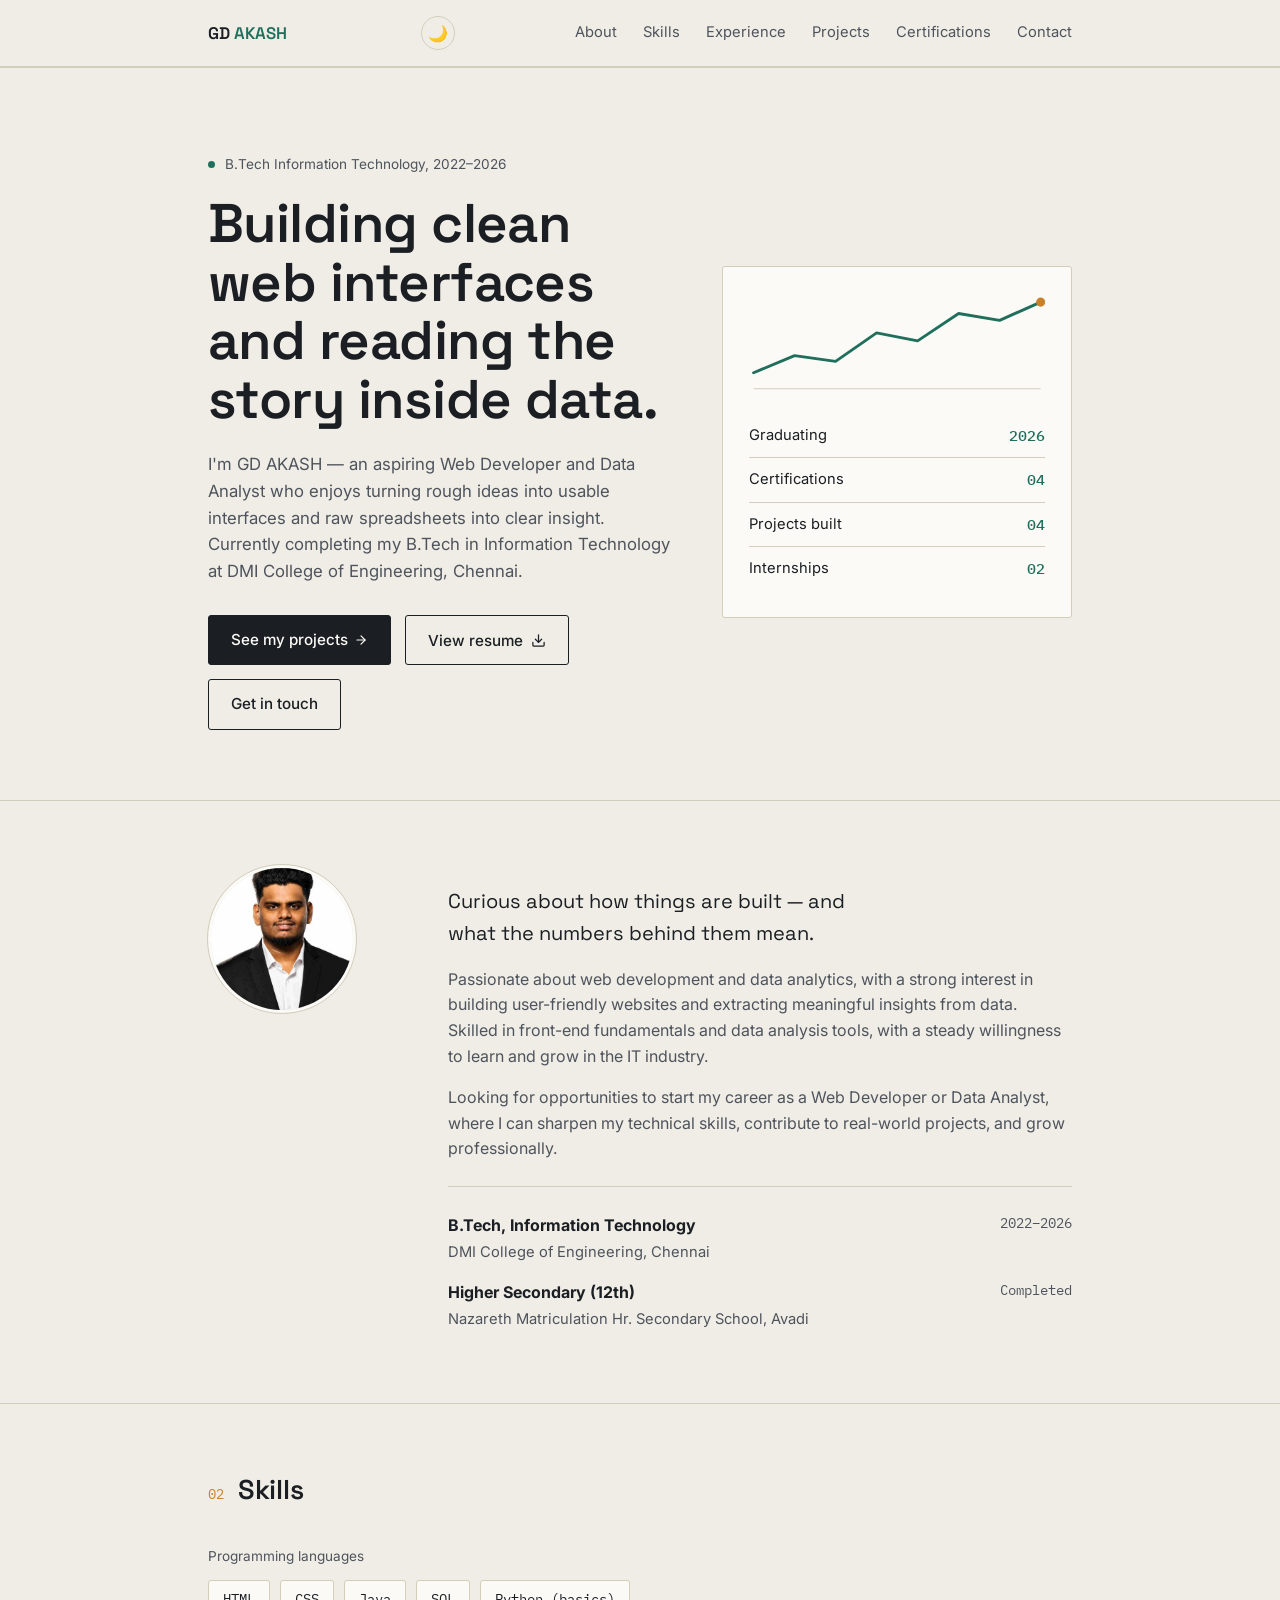
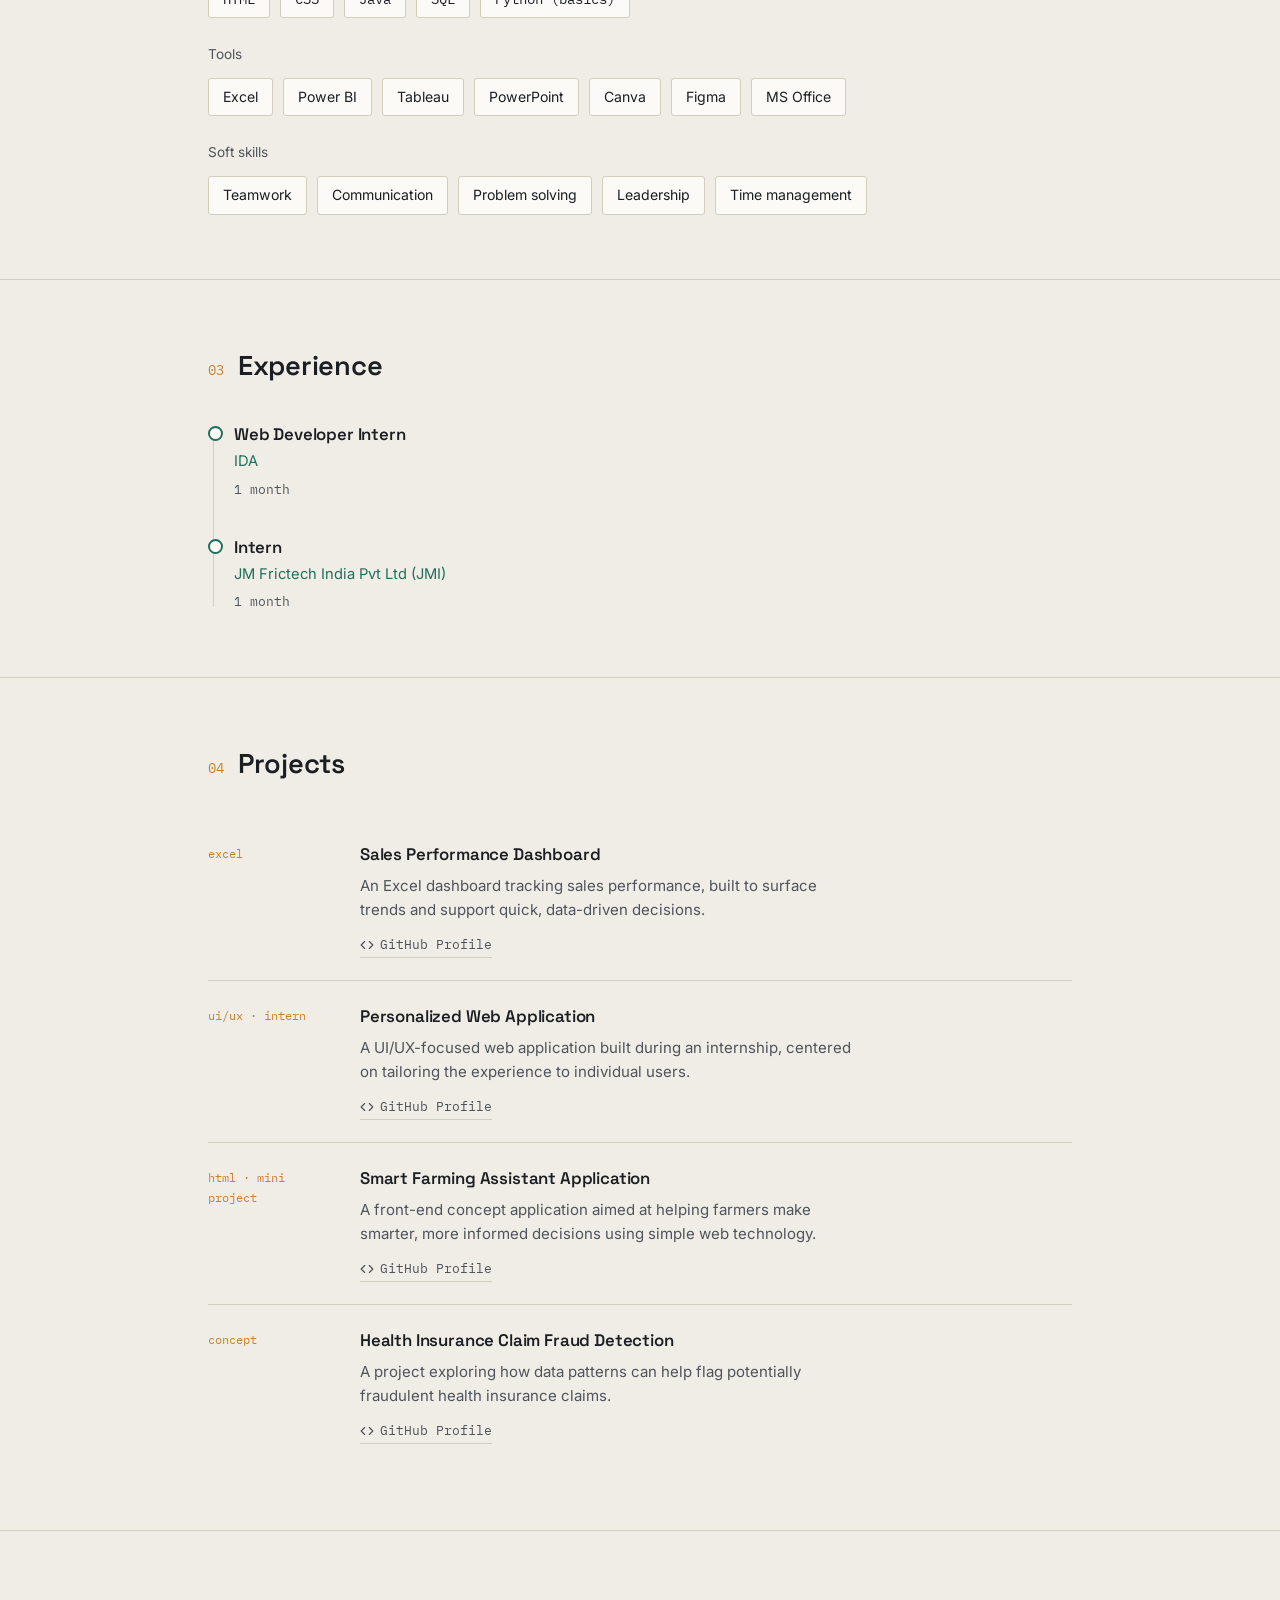
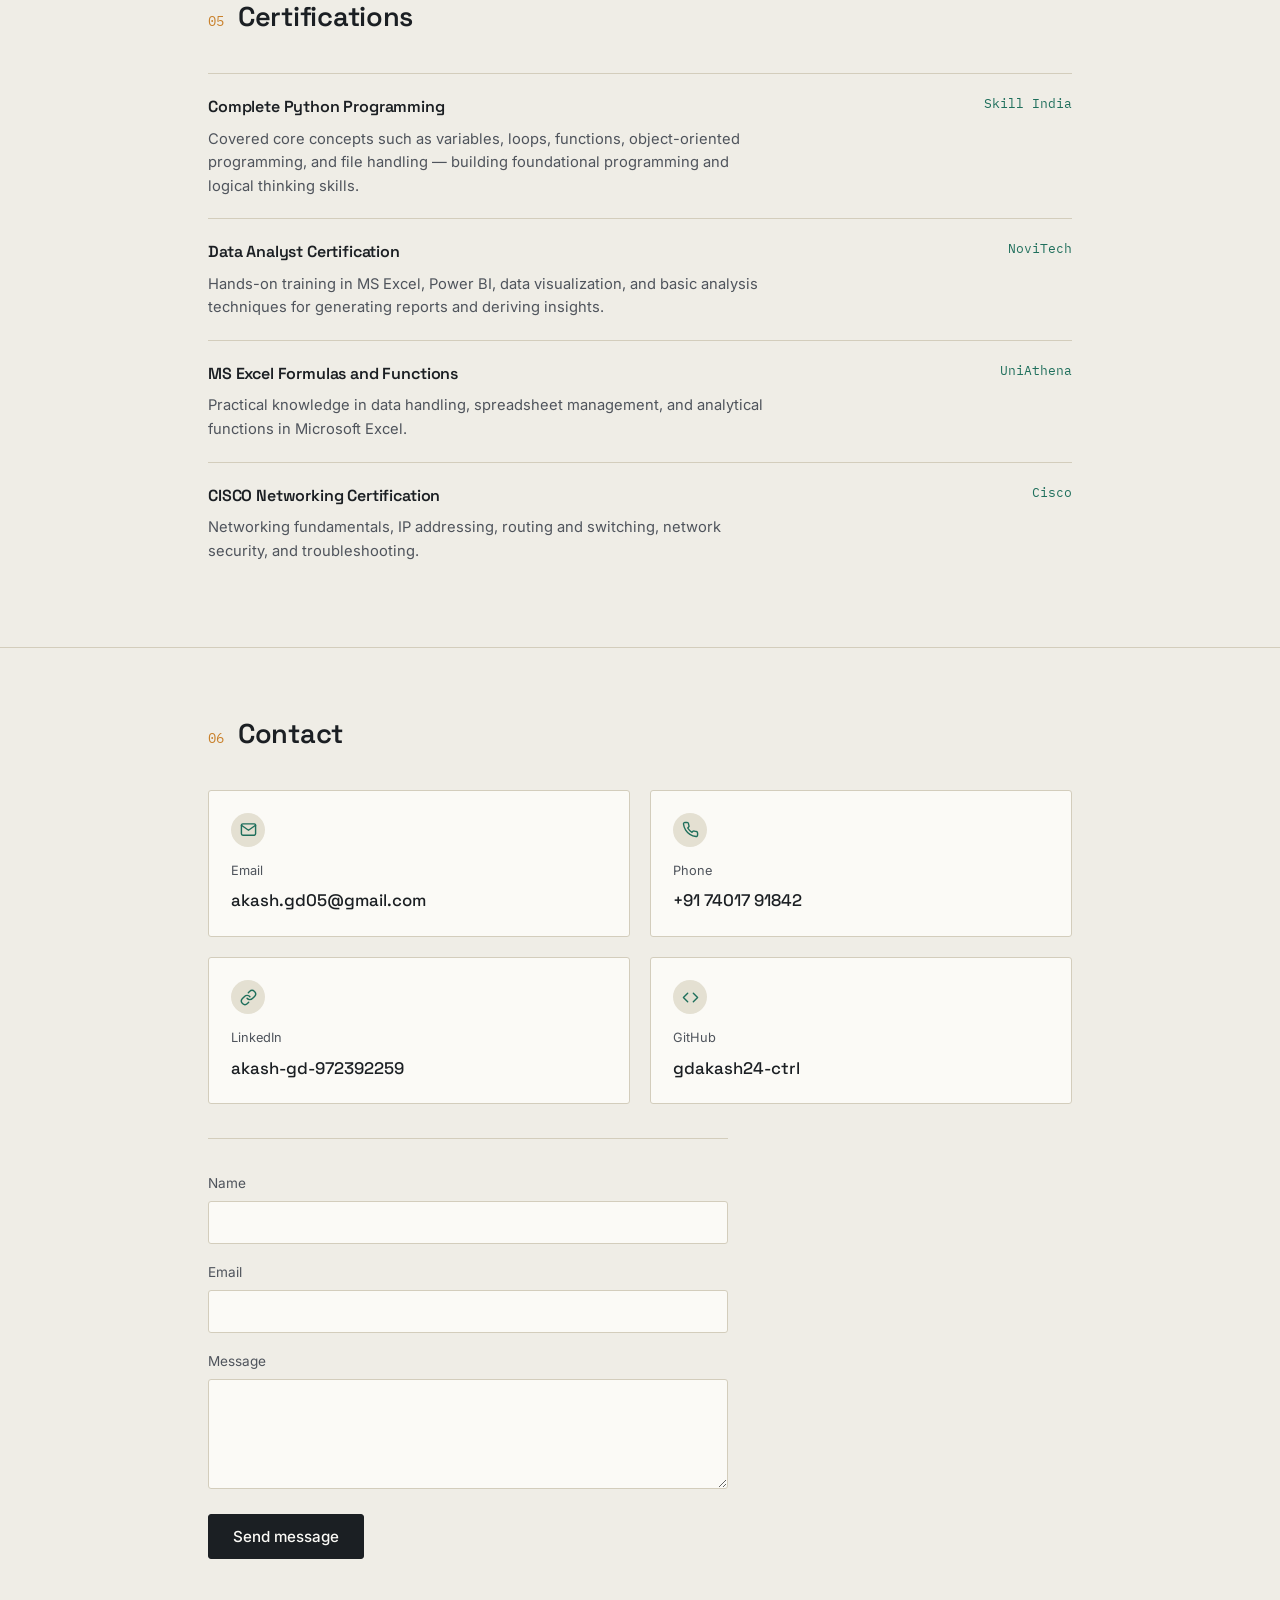
==== commit 45ad3257: "Add files via upload" ====
--- a/index.html
+++ b/index.html
@@ -3,6 +3,8 @@
 <head>
 <meta charset="UTF-8">
 <meta name="viewport" content="width=device-width, initial-scale=1.0">
+<meta name="description" content="GD AKASH — Web Developer and Data Analyst portfolio. Projects, skills, certifications, experience and contact details.">
+<meta name="theme-color" content="#EFEDE6">
 <title>GD AKASH — Web Developer &amp; Data Analyst</title>
 <link rel="preconnect" href="https://fonts.googleapis.com">
 <link rel="preconnect" href="https://fonts.gstatic.com" crossorigin>
@@ -57,6 +59,9 @@
   }
 
   a{ color: inherit; }
+  .skip-link{ position:fixed; left:12px; top:-60px; z-index:200; padding:10px 14px; background:var(--ink); color:var(--paper); text-decoration:none; border-radius:var(--radius); transition:top .2s ease; }
+  .skip-link:focus{ top:12px; }
+  :focus-visible{ outline:2px solid var(--accent); outline-offset:3px; }
 
   .wrap{
     max-width: var(--maxw);
@@ -69,7 +74,7 @@
     position: sticky;
     top: 0;
     z-index: 20;
-    background: rgba(239,237,230,0.92);
+    background: color-mix(in srgb, var(--bg) 92%, transparent);
     backdrop-filter: blur(6px);
     border-bottom: 1px solid var(--line);
   }
@@ -537,6 +542,7 @@
 </style>
 </head>
 <body>
+<a class="skip-link" href="#main-content">Skip to content</a>
 
 <header>
   <div class="nav-inner">
@@ -556,6 +562,7 @@
   </div>
 </header>
 
+<main id="main-content">
 <section class="hero" id="home">
   <div class="wrap hero-grid">
     <div>
@@ -589,7 +596,7 @@
 
 <section id="about">
   <div class="wrap about-grid">
-    <img class="avatar" src="[data-uri]" alt="GD AKASH">
+    <img class="avatar" src="[data-uri]" alt="GD AKASH">
     <div class="about-text">
       <p class="quote">Curious about how things are built — and what the numbers behind them mean.</p>
       <p>Passionate about web development and data analytics, with a strong interest
@@ -690,9 +697,9 @@
           <p>An Excel dashboard tracking sales performance, built to surface trends
             and support quick, data-driven decisions.</p>
           <div class="proj-links">
-            <a class="proj-link" href="https://github.com/gdaksh24-ctrl/NEW" target="_blank" rel="noopener">
+            <a class="proj-link" href="https://github.com/gdakash24-ctrl" target="_blank" rel="noopener">
               <svg viewBox="0 0 24 24" fill="none" stroke="currentColor" stroke-width="2" stroke-linecap="round" stroke-linejoin="round"><polyline points="16 18 22 12 16 6"/><polyline points="8 6 2 12 8 18"/></svg>
-              GitHub
+              GitHub Profile
             </a>
           </div>
         </div>
@@ -704,9 +711,9 @@
           <p>A UI/UX-focused web application built during an internship, centered on
             tailoring the experience to individual users.</p>
           <div class="proj-links">
-            <a class="proj-link" href="https://github.com/gdaksh24-ctrl/NEW" target="_blank" rel="noopener">
+            <a class="proj-link" href="https://github.com/gdakash24-ctrl" target="_blank" rel="noopener">
               <svg viewBox="0 0 24 24" fill="none" stroke="currentColor" stroke-width="2" stroke-linecap="round" stroke-linejoin="round"><polyline points="16 18 22 12 16 6"/><polyline points="8 6 2 12 8 18"/></svg>
-              GitHub
+              GitHub Profile
             </a>
           </div>
         </div>
@@ -718,9 +725,9 @@
           <p>A front-end concept application aimed at helping farmers make smarter,
             more informed decisions using simple web technology.</p>
           <div class="proj-links">
-            <a class="proj-link" href="https://github.com/gdaksh24-ctrl/NEW" target="_blank" rel="noopener">
+            <a class="proj-link" href="https://github.com/gdakash24-ctrl" target="_blank" rel="noopener">
               <svg viewBox="0 0 24 24" fill="none" stroke="currentColor" stroke-width="2" stroke-linecap="round" stroke-linejoin="round"><polyline points="16 18 22 12 16 6"/><polyline points="8 6 2 12 8 18"/></svg>
-              GitHub
+              GitHub Profile
             </a>
           </div>
         </div>
@@ -732,9 +739,9 @@
           <p>A project exploring how data patterns can help flag potentially
             fraudulent health insurance claims.</p>
           <div class="proj-links">
-            <a class="proj-link" href="https://github.com/gdaksh24-ctrl/NEW" target="_blank" rel="noopener">
+            <a class="proj-link" href="https://github.com/gdakash24-ctrl" target="_blank" rel="noopener">
               <svg viewBox="0 0 24 24" fill="none" stroke="currentColor" stroke-width="2" stroke-linecap="round" stroke-linejoin="round"><polyline points="16 18 22 12 16 6"/><polyline points="8 6 2 12 8 18"/></svg>
-              GitHub
+              GitHub Profile
             </a>
           </div>
         </div>
@@ -924,15 +931,16 @@
   });
 </script>
 
+</main>
 
 <div class="resume-overlay" id="resumeOverlay">
   <div class="resume-box">
     <button class="resume-close" onclick="document.getElementById('resumeOverlay').classList.remove('open')" aria-label="Close">&times;</button>
     <div class="resume-scroll">
-      <img src="[data-uri]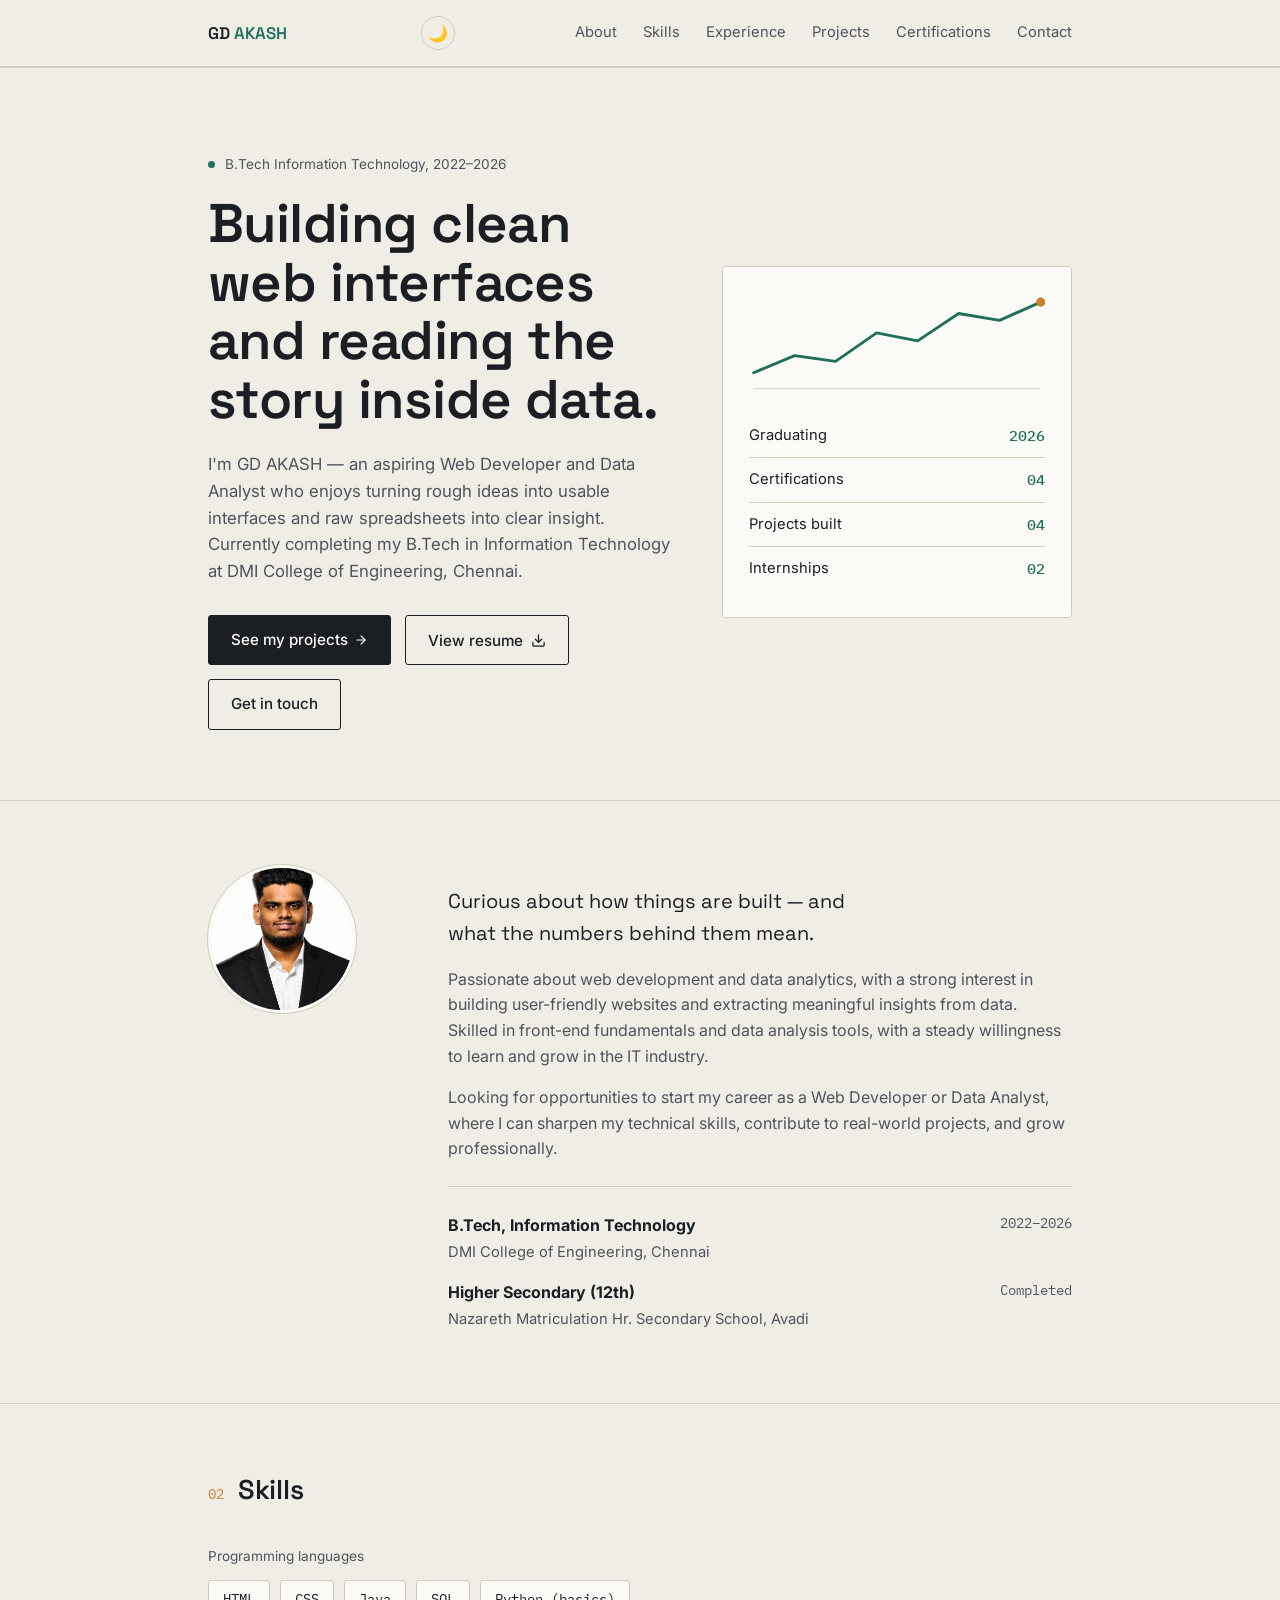
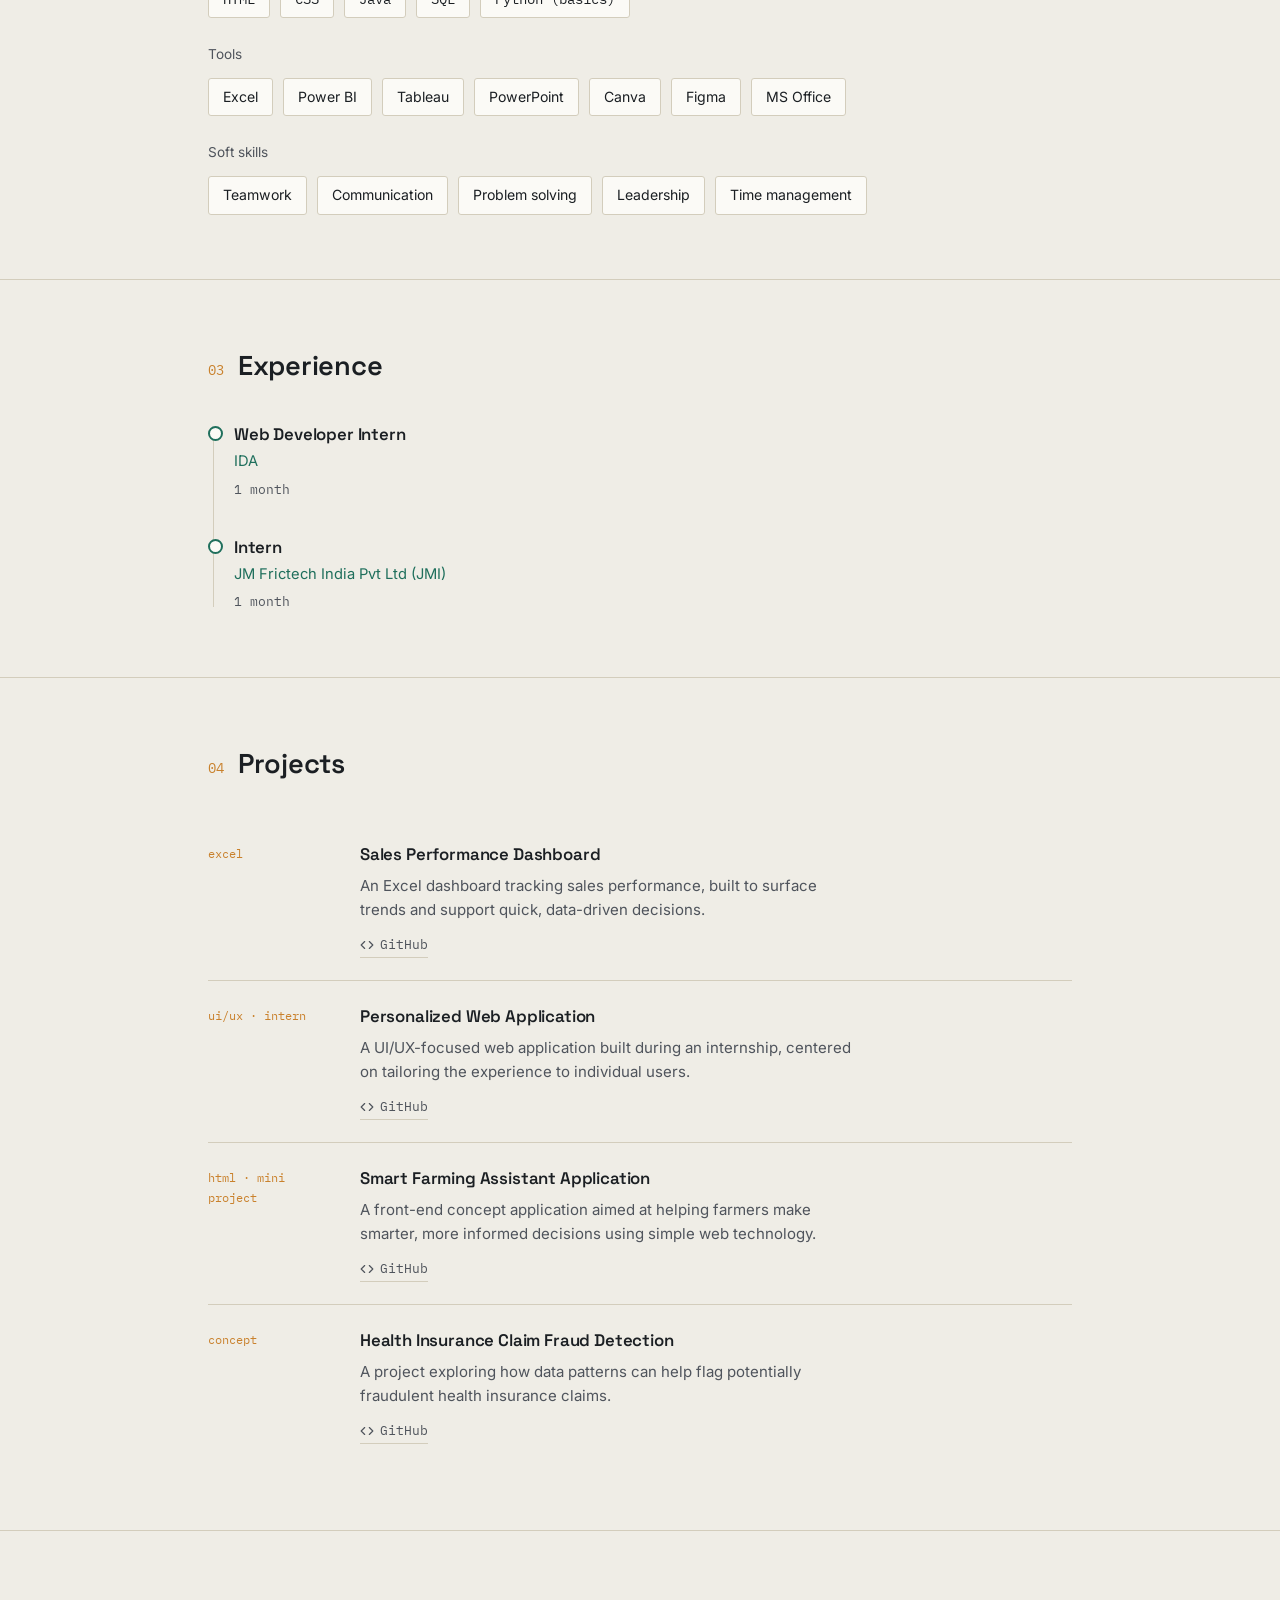
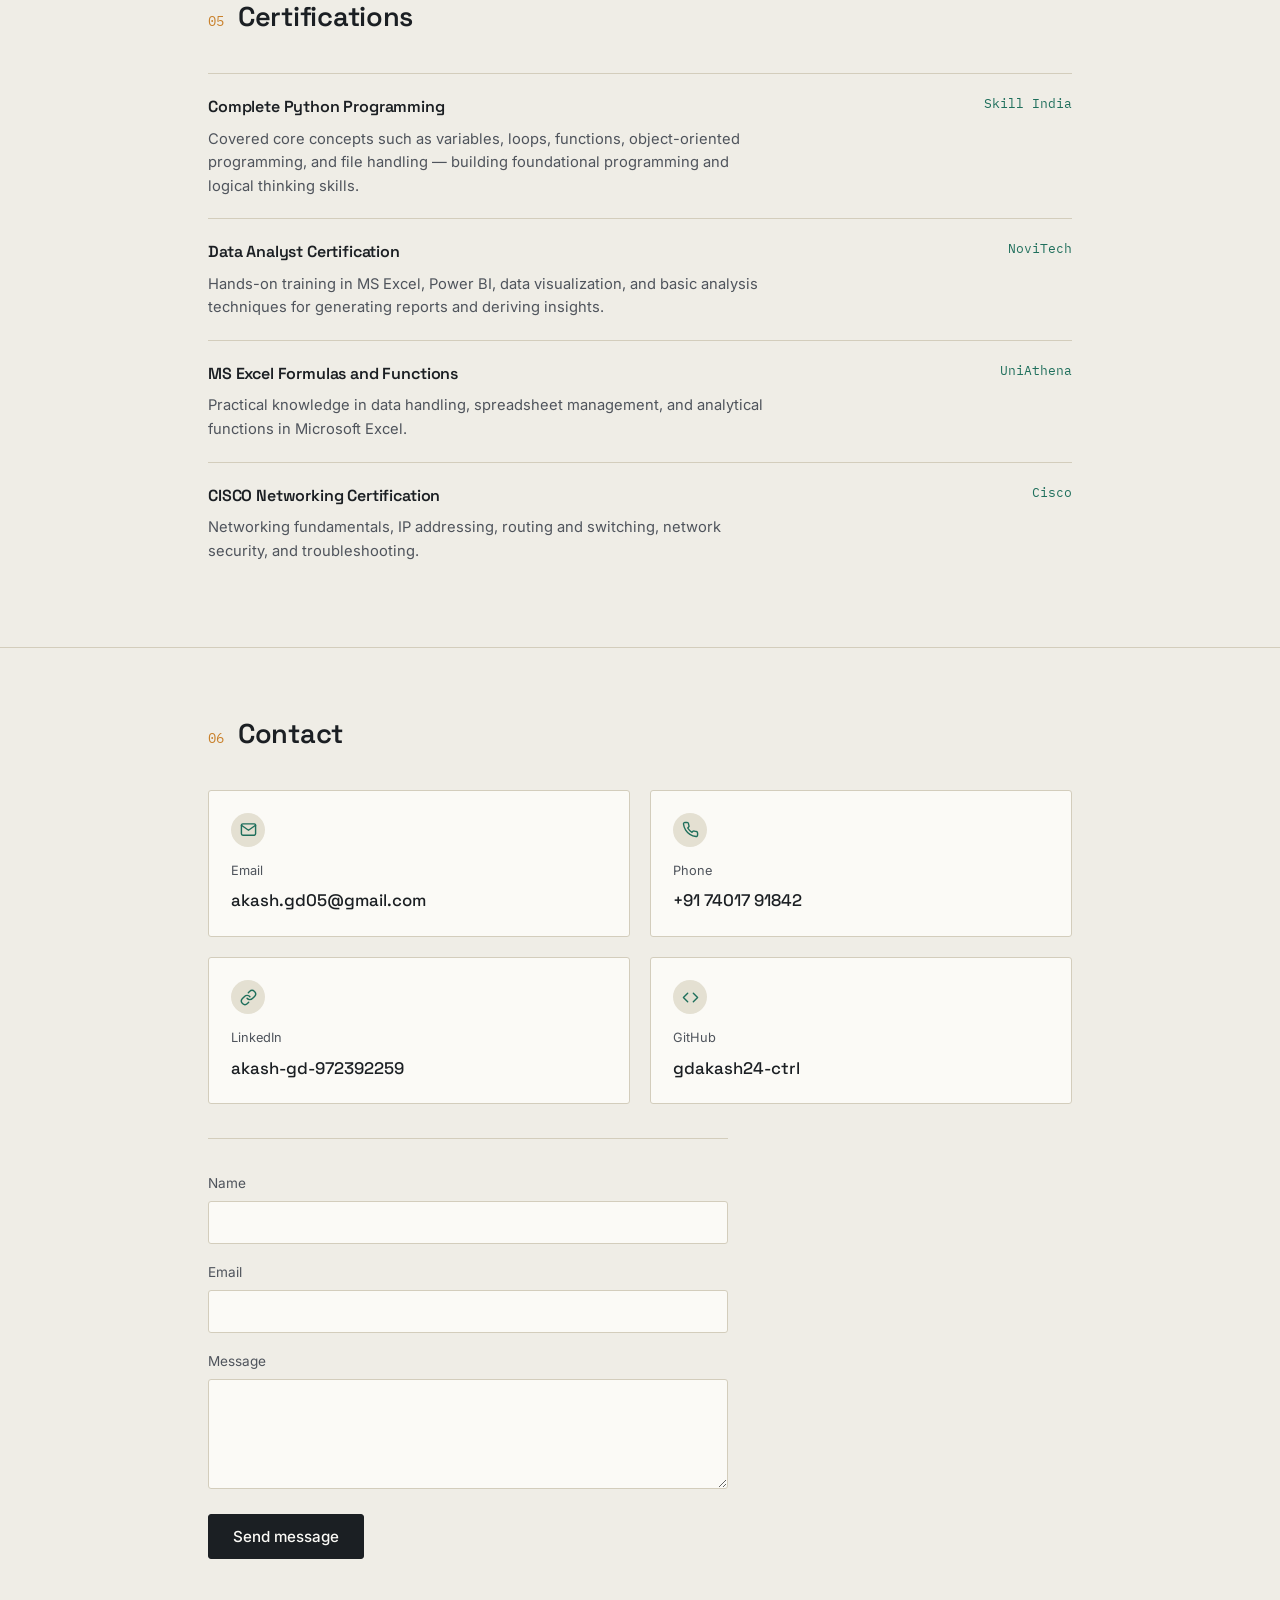
==== commit 823451ce: "Add files via upload" ====
--- a/index.html
+++ b/index.html
@@ -3,8 +3,6 @@
 <head>
 <meta charset="UTF-8">
 <meta name="viewport" content="width=device-width, initial-scale=1.0">
-<meta name="description" content="GD AKASH — Web Developer and Data Analyst portfolio. Projects, skills, certifications, experience and contact details.">
-<meta name="theme-color" content="#EFEDE6">
 <title>GD AKASH — Web Developer &amp; Data Analyst</title>
 <link rel="preconnect" href="https://fonts.googleapis.com">
 <link rel="preconnect" href="https://fonts.gstatic.com" crossorigin>
@@ -59,9 +57,6 @@
   }
 
   a{ color: inherit; }
-  .skip-link{ position:fixed; left:12px; top:-60px; z-index:200; padding:10px 14px; background:var(--ink); color:var(--paper); text-decoration:none; border-radius:var(--radius); transition:top .2s ease; }
-  .skip-link:focus{ top:12px; }
-  :focus-visible{ outline:2px solid var(--accent); outline-offset:3px; }
 
   .wrap{
     max-width: var(--maxw);
@@ -74,7 +69,7 @@
     position: sticky;
     top: 0;
     z-index: 20;
-    background: color-mix(in srgb, var(--bg) 92%, transparent);
+    background: rgba(239,237,230,0.92);
     backdrop-filter: blur(6px);
     border-bottom: 1px solid var(--line);
   }
@@ -542,7 +537,6 @@
 </style>
 </head>
 <body>
-<a class="skip-link" href="#main-content">Skip to content</a>
 
 <header>
   <div class="nav-inner">
@@ -562,7 +556,6 @@
   </div>
 </header>
 
-<main id="main-content">
 <section class="hero" id="home">
   <div class="wrap hero-grid">
     <div>
@@ -596,7 +589,7 @@
 
 <section id="about">
   <div class="wrap about-grid">
-    <img class="avatar" src="[data-uri]" alt="GD AKASH">
+    <img class="avatar" src="[data-uri]" alt="GD AKASH">
     <div class="about-text">
       <p class="quote">Curious about how things are built — and what the numbers behind them mean.</p>
       <p>Passionate about web development and data analytics, with a strong interest
@@ -697,9 +690,9 @@
           <p>An Excel dashboard tracking sales performance, built to surface trends
             and support quick, data-driven decisions.</p>
           <div class="proj-links">
-            <a class="proj-link" href="https://github.com/gdakash24-ctrl" target="_blank" rel="noopener">
+            <a class="proj-link" href="https://github.com/gdaksh24-ctrl/NEW" target="_blank" rel="noopener">
               <svg viewBox="0 0 24 24" fill="none" stroke="currentColor" stroke-width="2" stroke-linecap="round" stroke-linejoin="round"><polyline points="16 18 22 12 16 6"/><polyline points="8 6 2 12 8 18"/></svg>
-              GitHub Profile
+              GitHub
             </a>
           </div>
         </div>
@@ -711,9 +704,9 @@
           <p>A UI/UX-focused web application built during an internship, centered on
             tailoring the experience to individual users.</p>
           <div class="proj-links">
-            <a class="proj-link" href="https://github.com/gdakash24-ctrl" target="_blank" rel="noopener">
+            <a class="proj-link" href="https://github.com/gdaksh24-ctrl/NEW" target="_blank" rel="noopener">
               <svg viewBox="0 0 24 24" fill="none" stroke="currentColor" stroke-width="2" stroke-linecap="round" stroke-linejoin="round"><polyline points="16 18 22 12 16 6"/><polyline points="8 6 2 12 8 18"/></svg>
-              GitHub Profile
+              GitHub
             </a>
           </div>
         </div>
@@ -725,9 +718,9 @@
           <p>A front-end concept application aimed at helping farmers make smarter,
             more informed decisions using simple web technology.</p>
           <div class="proj-links">
-            <a class="proj-link" href="https://github.com/gdakash24-ctrl" target="_blank" rel="noopener">
+            <a class="proj-link" href="https://github.com/gdaksh24-ctrl/NEW" target="_blank" rel="noopener">
               <svg viewBox="0 0 24 24" fill="none" stroke="currentColor" stroke-width="2" stroke-linecap="round" stroke-linejoin="round"><polyline points="16 18 22 12 16 6"/><polyline points="8 6 2 12 8 18"/></svg>
-              GitHub Profile
+              GitHub
             </a>
           </div>
         </div>
@@ -739,9 +732,9 @@
           <p>A project exploring how data patterns can help flag potentially
             fraudulent health insurance claims.</p>
           <div class="proj-links">
-            <a class="proj-link" href="https://github.com/gdakash24-ctrl" target="_blank" rel="noopener">
+            <a class="proj-link" href="https://github.com/gdaksh24-ctrl/NEW" target="_blank" rel="noopener">
               <svg viewBox="0 0 24 24" fill="none" stroke="currentColor" stroke-width="2" stroke-linecap="round" stroke-linejoin="round"><polyline points="16 18 22 12 16 6"/><polyline points="8 6 2 12 8 18"/></svg>
-              GitHub Profile
+              GitHub
             </a>
           </div>
         </div>
@@ -931,16 +924,15 @@
   });
 </script>
 
-</main>
 
 <div class="resume-overlay" id="resumeOverlay">
   <div class="resume-box">
     <button class="resume-close" onclick="document.getElementById('resumeOverlay').classList.remove('open')" aria-label="Close">&times;</button>
     <div class="resume-scroll">
-      <img src="assets/resume.jpg" alt="GD AKASH Resume" loading="lazy">
+      <img src="[data-uri]